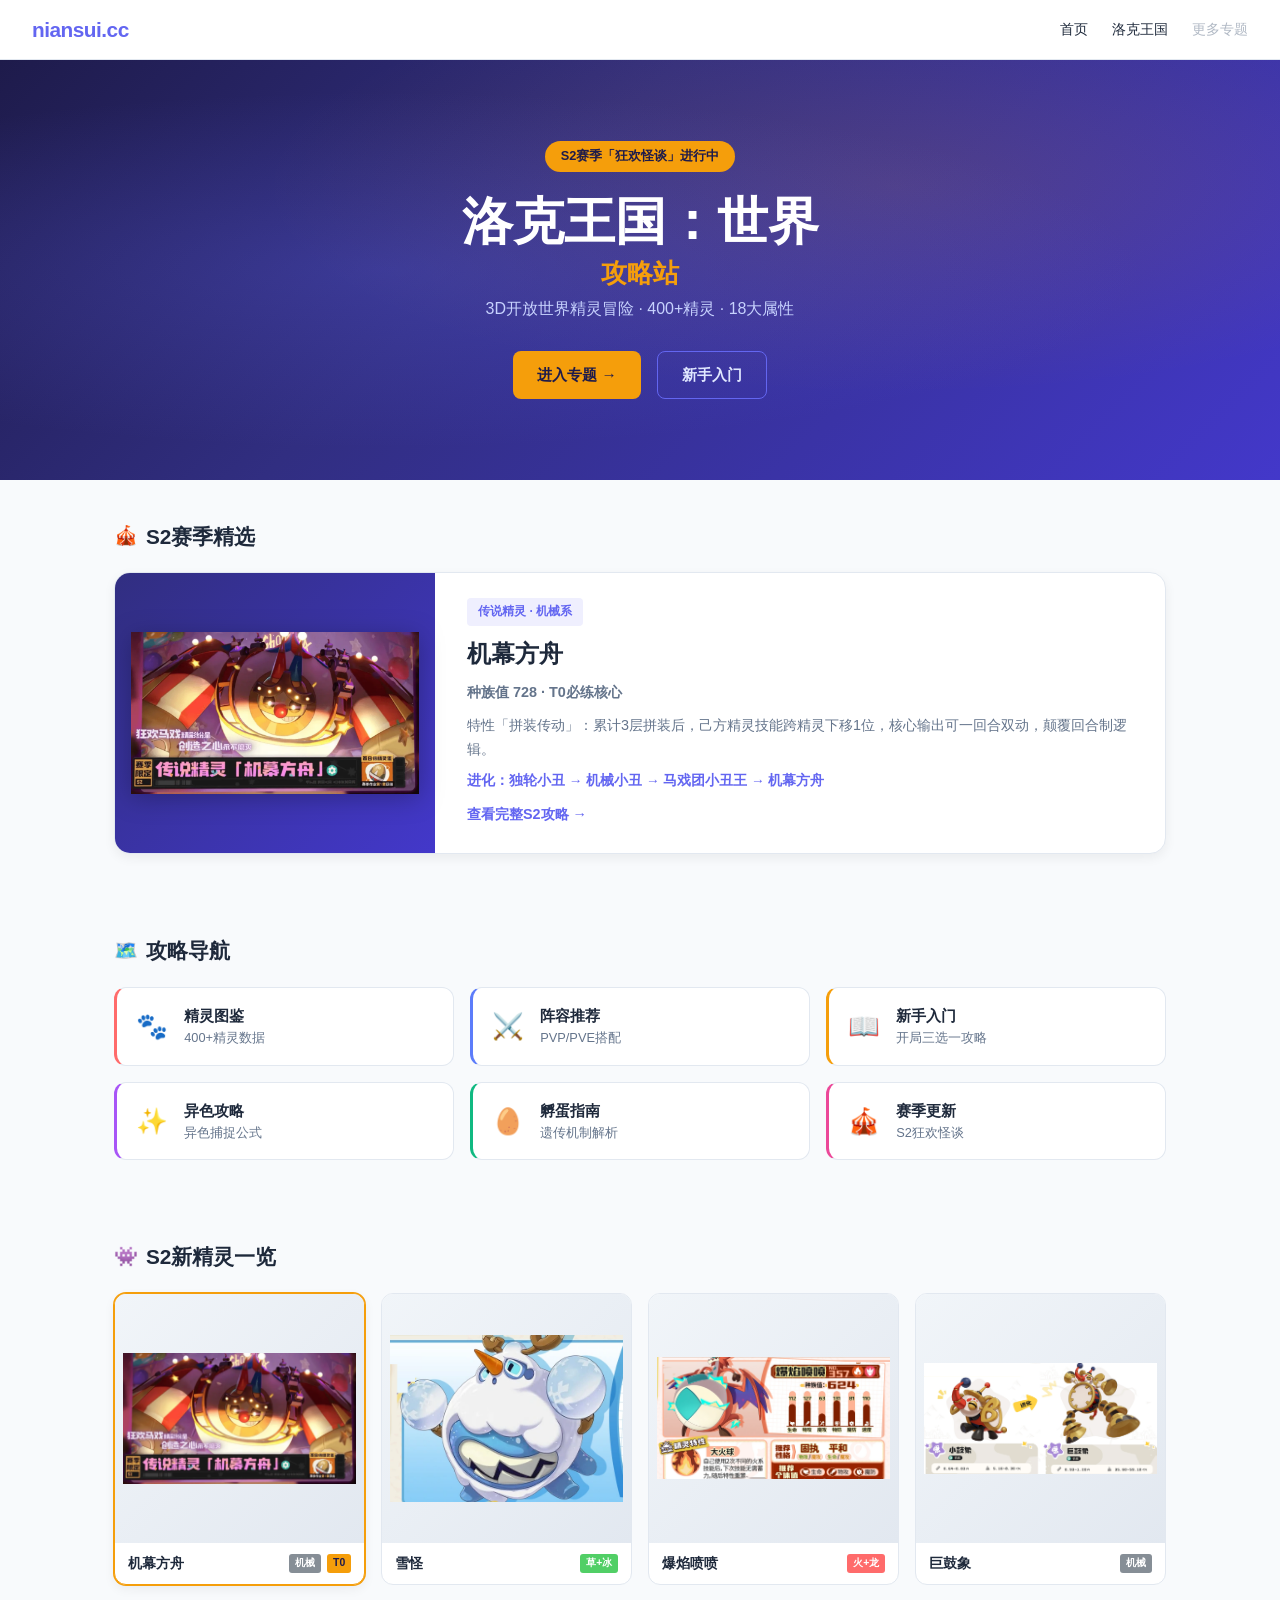
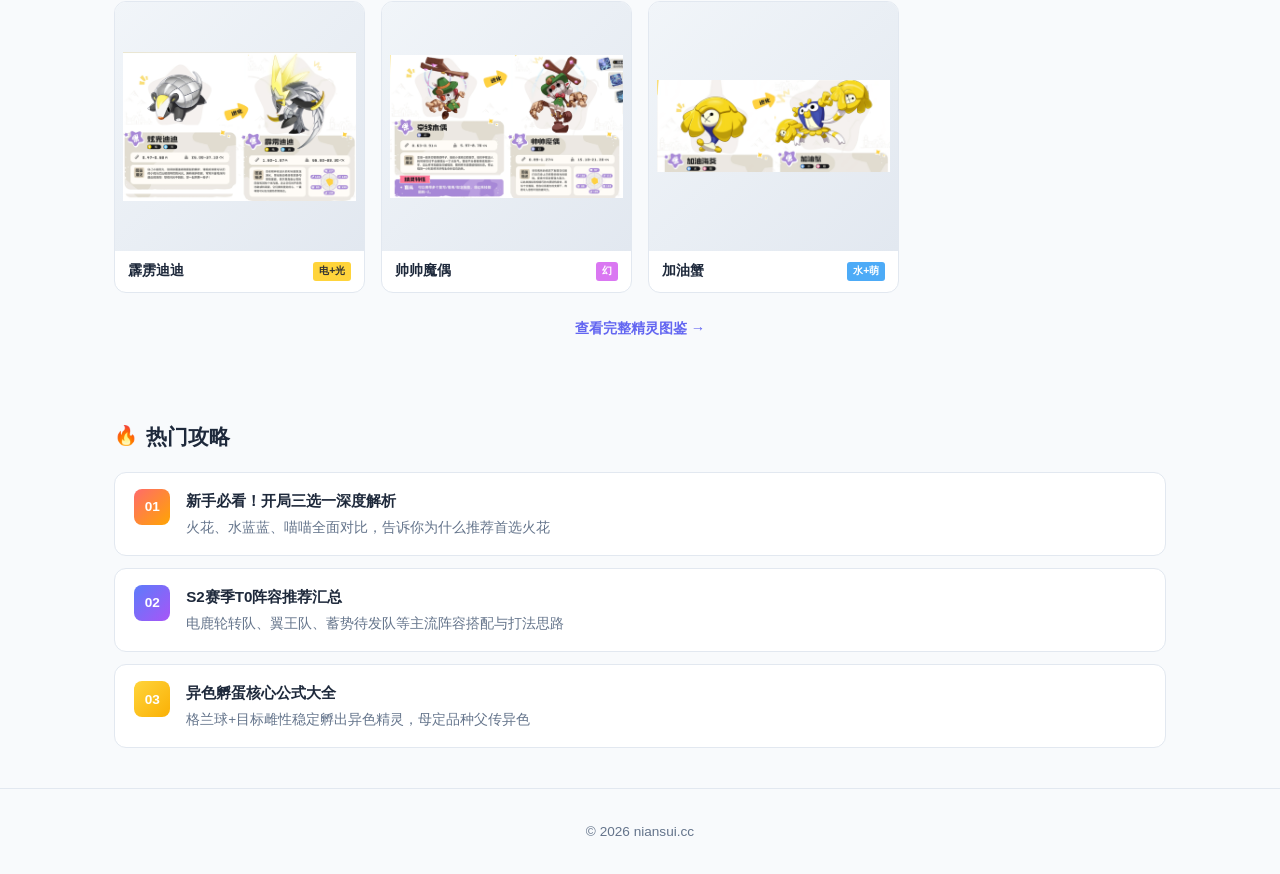
==== index.html @ 5bae393c "v3.1: 精灵图鉴图片网格+首页S2精灵展示" ====
<!DOCTYPE html><html lang="zh-CN"><head><meta charSet="utf-8"/><meta name="viewport" content="width=device-width, initial-scale=1.0"/><meta name="viewport" content="width=device-width, initial-scale=1"/><link rel="preload" as="image" href="/sprites/jimufangzhou.png"/><link rel="preload" as="image" href="/sprites/xueguai.png"/><link rel="preload" as="image" href="/sprites/baoyanpenpen.png"/><link rel="preload" as="image" href="/sprites/juguxiang.png"/><link rel="preload" as="image" href="/sprites/xuanguangdidi.png"/><link rel="preload" as="image" href="/sprites/qianxianmuou.png"/><link rel="preload" as="image" href="/sprites/jiayouhaikui.png"/><link rel="stylesheet" href="/_next/static/chunks/44s_sa0r8vdyf.css" data-precedence="next"/><link rel="preload" as="script" fetchPriority="low" href="/_next/static/chunks/1jq4o6yq14o4c.js"/><script src="/_next/static/chunks/2ckqm4grawju5.js" async=""></script><script src="/_next/static/chunks/2nykiepra7i1k.js" async=""></script><script src="/_next/static/chunks/turbopack-1l0ut4nocedlo.js" async=""></script><script src="/_next/static/chunks/158myu8e_yme3.js" async=""></script><script src="/_next/static/chunks/41zbgzjz1h7bh.js" async=""></script><meta name="theme-color" content="#6366f1"/><link rel="icon" href="data:image/svg+xml,&lt;svg xmlns=&#x27;http://www.w3.org/2000/svg&#x27; viewBox=&#x27;0 0 100 100&#x27;&gt;&lt;text y=&#x27;.9em&#x27; font-size=&#x27;90&#x27;&gt;🐾&lt;/text&gt;&lt;/svg&gt;"/><title>niansui.cc · 洛克王国世界攻略站</title><meta name="description" content="洛克王国：世界攻略站 - 精灵图鉴、阵容推荐、赛季更新"/><script src="/_next/static/chunks/0cz1d0mv5g_q7.js" noModule=""></script></head><body><div hidden=""><!--$--><!--/$--></div><nav class="navbar"><a href="/" class="nav-brand">niansui.cc</a><div class="nav-links"><a href="/">首页</a><a href="/roco">洛克王国</a><span class="nav-disabled">更多专题</span></div><button class="mobile-menu-btn" id="mobile-menu-btn">☰</button></nav><div class="mobile-nav" id="mobile-nav"><a href="/">首页</a><a href="/roco">洛克王国</a><span class="nav-disabled-mobile">更多专题（敬请期待）</span></div><main class="main-content"><div><div class="hero-dark"><div class="hero-dark-overlay"></div><div class="hero-dark-content"><div class="hero-dark-badge">S2赛季「狂欢怪谈」进行中</div><h1 class="hero-dark-title">洛克王国：世界<span class="hero-dark-sub">攻略站</span></h1><p class="hero-dark-desc">3D开放世界精灵冒险 · 400+精灵 · 18大属性</p><div class="hero-dark-actions"><a href="/roco" class="btn-game btn-game-primary">进入专题 →</a><a href="/roco/starter" class="btn-game btn-game-ghost">新手入门</a></div></div></div><div class="container"><h2 class="section-heading"><span class="section-heading-icon">🎪</span>S2赛季精选</h2><div class="s2-feature"><div class="s2-feature-img"><img src="/sprites/jimufangzhou.png" alt="机幕方舟"/></div><div class="s2-feature-info"><div class="s2-feature-tag">传说精灵 · 机械系</div><h3>机幕方舟</h3><p class="s2-feature-stat">种族值 728 · T0必练核心</p><p>特性「拼装传动」：累计3层拼装后，己方精灵技能跨精灵下移1位，核心输出可一回合双动，颠覆回合制逻辑。</p><p class="s2-feature-path">进化：独轮小丑 → 机械小丑 → 马戏团小丑王 → 机幕方舟</p><a href="/roco/season" class="link-accent">查看完整S2攻略 →</a></div></div></div><div class="container"><h2 class="section-heading"><span class="section-heading-icon">🗺️</span>攻略导航</h2><div class="nav-grid"><a href="/roco/pets" class="nav-grid-item nav-fire"><div class="nav-grid-icon">🐾</div><div class="nav-grid-text"><strong>精灵图鉴</strong><span>400+精灵数据</span></div></a><a href="/roco/teams" class="nav-grid-item nav-blue"><div class="nav-grid-icon">⚔️</div><div class="nav-grid-text"><strong>阵容推荐</strong><span>PVP/PVE搭配</span></div></a><a href="/roco/starter" class="nav-grid-item nav-amber"><div class="nav-grid-icon">📖</div><div class="nav-grid-text"><strong>新手入门</strong><span>开局三选一攻略</span></div></a><a href="/roco/shiny" class="nav-grid-item nav-purple"><div class="nav-grid-icon">✨</div><div class="nav-grid-text"><strong>异色攻略</strong><span>异色捕捉公式</span></div></a><a href="/roco/eggs" class="nav-grid-item nav-green"><div class="nav-grid-icon">🥚</div><div class="nav-grid-text"><strong>孵蛋指南</strong><span>遗传机制解析</span></div></a><a href="/roco/season" class="nav-grid-item nav-pink"><div class="nav-grid-icon">🎪</div><div class="nav-grid-text"><strong>赛季更新</strong><span>S2狂欢怪谈</span></div></a></div></div><div class="container"><h2 class="section-heading"><span class="section-heading-icon">👾</span>S2新精灵一览</h2><div class="sprite-grid"><div class="sprite-card featured"><img src="/sprites/jimufangzhou.png" alt="机幕方舟"/><div class="sprite-card-info"><strong>机幕方舟</strong><span class="attr-tag" style="background:#868e96">机械</span><span class="sprite-tier">T0</span></div></div><div class="sprite-card"><img src="/sprites/xueguai.png" alt="雪怪"/><div class="sprite-card-info"><strong>雪怪</strong><span class="attr-tag" style="background:#51cf66">草+冰</span></div></div><div class="sprite-card"><img src="/sprites/baoyanpenpen.png" alt="爆焰喷喷"/><div class="sprite-card-info"><strong>爆焰喷喷</strong><span class="attr-tag" style="background:#ff6b6b">火+龙</span></div></div><div class="sprite-card"><img src="/sprites/juguxiang.png" alt="巨鼓象"/><div class="sprite-card-info"><strong>巨鼓象</strong><span class="attr-tag" style="background:#868e96">机械</span></div></div><div class="sprite-card"><img src="/sprites/xuanguangdidi.png" alt="霹雳迪迪"/><div class="sprite-card-info"><strong>霹雳迪迪</strong><span class="attr-tag" style="background:#ffd43b;color:#333">电+光</span></div></div><div class="sprite-card"><img src="/sprites/qianxianmuou.png" alt="帅帅魔偶"/><div class="sprite-card-info"><strong>帅帅魔偶</strong><span class="attr-tag" style="background:#da77f2">幻</span></div></div><div class="sprite-card"><img src="/sprites/jiayouhaikui.png" alt="加油蟹"/><div class="sprite-card-info"><strong>加油蟹</strong><span class="attr-tag" style="background:#4dabf7">水+萌</span></div></div></div><a href="/roco/pets" class="link-accent center-link">查看完整精灵图鉴 →</a></div><div class="container"><h2 class="section-heading"><span class="section-heading-icon">🔥</span>热门攻略</h2><div class="guide-list"><a href="/roco/starter" class="guide-row"><div class="guide-row-num" style="background:linear-gradient(135deg,#ff6b6b,#ffa502)">01</div><div class="guide-row-body"><strong>新手必看！开局三选一深度解析</strong><p>火花、水蓝蓝、喵喵全面对比，告诉你为什么推荐首选火花</p></div></a><a href="/roco/teams" class="guide-row"><div class="guide-row-num" style="background:linear-gradient(135deg,#5c7cfa,#a855f7)">02</div><div class="guide-row-body"><strong>S2赛季T0阵容推荐汇总</strong><p>电鹿轮转队、翼王队、蓄势待发队等主流阵容搭配与打法思路</p></div></a><a href="/roco/shiny" class="guide-row"><div class="guide-row-num" style="background:linear-gradient(135deg,#ffd43b,#fab005)">03</div><div class="guide-row-body"><strong>异色孵蛋核心公式大全</strong><p>格兰球+目标雌性稳定孵出异色精灵，母定品种父传异色</p></div></a></div></div></div><!--$--><!--/$--></main><footer class="footer"><p>© 2026 niansui.cc</p></footer><div class="floating-back-btn" id="floating-back-btn"><button id="floating-back-btn-inner" aria-label="返回上一页"><svg width="20" height="20" viewBox="0 0 24 24" fill="none" stroke="currentColor" stroke-width="2" stroke-linecap="round" stroke-linejoin="round"><path d="M19 12H5M12 19l-7-7 7-7"></path></svg></button></div><button class="back-to-top" id="back-to-top" aria-label="返回顶部">↑</button><script>
          (function(){
            var mb=document.getElementById('mobile-menu-btn');
            var mn=document.getElementById('mobile-nav');
            if(mb&&mn){
              mb.addEventListener('click',function(){
                mn.classList.toggle('open');
                mb.textContent=mn.classList.contains('open')?'✕':'☰';
              });
            }
            var btn=document.getElementById('back-to-top');
            if(btn){
              window.addEventListener('scroll',function(){
                btn.classList.toggle('visible',window.scrollY>300);
              });
              btn.addEventListener('click',function(){
                window.scrollTo({top:0,behavior:'smooth'});
              });
            }
            var backBtn=document.getElementById('floating-back-btn');
            var backBtnInner=document.getElementById('floating-back-btn-inner');
            function checkBackButton(){
              var isSubPage=window.location.pathname!=='/' && !window.location.pathname.endsWith('/') && !window.location.pathname.endsWith('/index.html');
              if(backBtn){
                backBtn.style.display=isSubPage?'flex':'none';
              }
            }
            if(backBtnInner){
              backBtnInner.addEventListener('click',function(){
                window.history.back();
              });
            }
            checkBackButton();
            window.addEventListener('popstate',checkBackButton);
          })();
        </script><script src="/_next/static/chunks/1jq4o6yq14o4c.js" id="_R_" async=""></script><script>(self.__next_f=self.__next_f||[]).push([0])</script><script>self.__next_f.push([1,"1:\"$Sreact.fragment\"\n2:I[39756,[\"/_next/static/chunks/158myu8e_yme3.js\"],\"default\"]\n3:I[37457,[\"/_next/static/chunks/158myu8e_yme3.js\"],\"default\"]\n7:I[68027,[\"/_next/static/chunks/158myu8e_yme3.js\"],\"default\",1]\n:HL[\"/_next/static/chunks/44s_sa0r8vdyf.css\",\"style\"]\n4:T5db,"])</script><script>self.__next_f.push([1,"\n          (function(){\n            var mb=document.getElementById('mobile-menu-btn');\n            var mn=document.getElementById('mobile-nav');\n            if(mb\u0026\u0026mn){\n              mb.addEventListener('click',function(){\n                mn.classList.toggle('open');\n                mb.textContent=mn.classList.contains('open')?'✕':'☰';\n              });\n            }\n            var btn=document.getElementById('back-to-top');\n            if(btn){\n              window.addEventListener('scroll',function(){\n                btn.classList.toggle('visible',window.scrollY\u003e300);\n              });\n              btn.addEventListener('click',function(){\n                window.scrollTo({top:0,behavior:'smooth'});\n              });\n            }\n            var backBtn=document.getElementById('floating-back-btn');\n            var backBtnInner=document.getElementById('floating-back-btn-inner');\n            function checkBackButton(){\n              var isSubPage=window.location.pathname!=='/' \u0026\u0026 !window.location.pathname.endsWith('/') \u0026\u0026 !window.location.pathname.endsWith('/index.html');\n              if(backBtn){\n                backBtn.style.display=isSubPage?'flex':'none';\n              }\n            }\n            if(backBtnInner){\n              backBtnInner.addEventListener('click',function(){\n                window.history.back();\n              });\n            }\n            checkBackButton();\n            window.addEventListener('popstate',checkBackButton);\n          })();\n        "])</script><script>self.__next_f.push([1,"0:{\"P\":null,\"c\":[\"\",\"\"],\"q\":\"\",\"i\":false,\"f\":[[[\"\",{\"children\":[\"__PAGE__\",{}]},\"$undefined\",\"$undefined\",16],[[\"$\",\"$1\",\"c\",{\"children\":[[[\"$\",\"link\",\"0\",{\"rel\":\"stylesheet\",\"href\":\"/_next/static/chunks/44s_sa0r8vdyf.css\",\"precedence\":\"next\",\"crossOrigin\":\"$undefined\",\"nonce\":\"$undefined\"}],[\"$\",\"script\",\"script-0\",{\"src\":\"/_next/static/chunks/158myu8e_yme3.js\",\"async\":true,\"nonce\":\"$undefined\"}]],[\"$\",\"html\",null,{\"lang\":\"zh-CN\",\"children\":[[\"$\",\"head\",null,{\"children\":[[\"$\",\"meta\",null,{\"name\":\"viewport\",\"content\":\"width=device-width, initial-scale=1.0\"}],[\"$\",\"meta\",null,{\"name\":\"theme-color\",\"content\":\"#6366f1\"}],[\"$\",\"link\",null,{\"rel\":\"icon\",\"href\":\"data:image/svg+xml,\u003csvg xmlns='http://www.w3.org/2000/svg' viewBox='0 0 100 100'\u003e\u003ctext y='.9em' font-size='90'\u003e🐾\u003c/text\u003e\u003c/svg\u003e\"}]]}],[\"$\",\"body\",null,{\"children\":[[\"$\",\"nav\",null,{\"className\":\"navbar\",\"children\":[[\"$\",\"a\",null,{\"href\":\"/\",\"className\":\"nav-brand\",\"children\":\"niansui.cc\"}],[\"$\",\"div\",null,{\"className\":\"nav-links\",\"children\":[[\"$\",\"a\",null,{\"href\":\"/\",\"children\":\"首页\"}],[\"$\",\"a\",null,{\"href\":\"/roco\",\"children\":\"洛克王国\"}],[\"$\",\"span\",null,{\"className\":\"nav-disabled\",\"children\":\"更多专题\"}]]}],[\"$\",\"button\",null,{\"className\":\"mobile-menu-btn\",\"id\":\"mobile-menu-btn\",\"children\":\"☰\"}]]}],[\"$\",\"div\",null,{\"className\":\"mobile-nav\",\"id\":\"mobile-nav\",\"children\":[[\"$\",\"a\",null,{\"href\":\"/\",\"children\":\"首页\"}],[\"$\",\"a\",null,{\"href\":\"/roco\",\"children\":\"洛克王国\"}],[\"$\",\"span\",null,{\"className\":\"nav-disabled-mobile\",\"children\":\"更多专题（敬请期待）\"}]]}],[\"$\",\"main\",null,{\"className\":\"main-content\",\"children\":[\"$\",\"$L2\",null,{\"parallelRouterKey\":\"children\",\"error\":\"$undefined\",\"errorStyles\":\"$undefined\",\"errorScripts\":\"$undefined\",\"template\":[\"$\",\"$L3\",null,{}],\"templateStyles\":\"$undefined\",\"templateScripts\":\"$undefined\",\"notFound\":[[[\"$\",\"title\",null,{\"children\":\"404: This page could not be found.\"}],[\"$\",\"div\",null,{\"style\":{\"fontFamily\":\"system-ui,\\\"Segoe UI\\\",Roboto,Helvetica,Arial,sans-serif,\\\"Apple Color Emoji\\\",\\\"Segoe UI Emoji\\\"\",\"height\":\"100vh\",\"textAlign\":\"center\",\"display\":\"flex\",\"flexDirection\":\"column\",\"alignItems\":\"center\",\"justifyContent\":\"center\"},\"children\":[\"$\",\"div\",null,{\"children\":[[\"$\",\"style\",null,{\"dangerouslySetInnerHTML\":{\"__html\":\"body{color:#000;background:#fff;margin:0}.next-error-h1{border-right:1px solid rgba(0,0,0,.3)}@media (prefers-color-scheme:dark){body{color:#fff;background:#000}.next-error-h1{border-right:1px solid rgba(255,255,255,.3)}}\"}}],[\"$\",\"h1\",null,{\"className\":\"next-error-h1\",\"style\":{\"display\":\"inline-block\",\"margin\":\"0 20px 0 0\",\"padding\":\"0 23px 0 0\",\"fontSize\":24,\"fontWeight\":500,\"verticalAlign\":\"top\",\"lineHeight\":\"49px\"},\"children\":404}],[\"$\",\"div\",null,{\"style\":{\"display\":\"inline-block\"},\"children\":[\"$\",\"h2\",null,{\"style\":{\"fontSize\":14,\"fontWeight\":400,\"lineHeight\":\"49px\",\"margin\":0},\"children\":\"This page could not be found.\"}]}]]}]}]],[]],\"forbidden\":\"$undefined\",\"unauthorized\":\"$undefined\"}]}],[\"$\",\"footer\",null,{\"className\":\"footer\",\"children\":[\"$\",\"p\",null,{\"children\":\"© 2026 niansui.cc\"}]}],[\"$\",\"div\",null,{\"className\":\"floating-back-btn\",\"id\":\"floating-back-btn\",\"children\":[\"$\",\"button\",null,{\"id\":\"floating-back-btn-inner\",\"aria-label\":\"返回上一页\",\"children\":[\"$\",\"svg\",null,{\"width\":\"20\",\"height\":\"20\",\"viewBox\":\"0 0 24 24\",\"fill\":\"none\",\"stroke\":\"currentColor\",\"strokeWidth\":\"2\",\"strokeLinecap\":\"round\",\"strokeLinejoin\":\"round\",\"children\":[\"$\",\"path\",null,{\"d\":\"M19 12H5M12 19l-7-7 7-7\"}]}]}]}],[\"$\",\"button\",null,{\"className\":\"back-to-top\",\"id\":\"back-to-top\",\"aria-label\":\"返回顶部\",\"children\":\"↑\"}],[\"$\",\"script\",null,{\"dangerouslySetInnerHTML\":{\"__html\":\"$4\"}}]]}]]}]]}],{\"children\":[\"$L5\",{},null,false,null]},null,false,null],\"$L6\",false]],\"m\":\"$undefined\",\"G\":[\"$7\",[\"$L8\"]],\"S\":true,\"h\":null,\"s\":\"$undefined\",\"l\":\"$undefined\",\"p\":\"$undefined\",\"d\":\"$undefined\",\"b\":\"J3s9py5JvZojjhT8x7fWj\"}\n"])</script><script>self.__next_f.push([1,"9:I[47257,[\"/_next/static/chunks/158myu8e_yme3.js\"],\"ClientPageRoot\"]\na:I[52683,[\"/_next/static/chunks/158myu8e_yme3.js\",\"/_next/static/chunks/41zbgzjz1h7bh.js\"],\"default\"]\nd:I[97367,[\"/_next/static/chunks/158myu8e_yme3.js\"],\"OutletBoundary\"]\ne:\"$Sreact.suspense\"\n10:I[97367,[\"/_next/static/chunks/158myu8e_yme3.js\"],\"ViewportBoundary\"]\n12:I[97367,[\"/_next/static/chunks/158myu8e_yme3.js\"],\"MetadataBoundary\"]\n5:[\"$\",\"$1\",\"c\",{\"children\":[[\"$\",\"$L9\",null,{\"Component\":\"$a\",\"serverProvidedParams\":{\"searchParams\":{},\"params\":{},\"promises\":[\"$@b\",\"$@c\"]}}],[[\"$\",\"script\",\"script-0\",{\"src\":\"/_next/static/chunks/41zbgzjz1h7bh.js\",\"async\":true,\"nonce\":\"$undefined\"}]],[\"$\",\"$Ld\",null,{\"children\":[\"$\",\"$e\",null,{\"name\":\"Next.MetadataOutlet\",\"children\":\"$@f\"}]}]]}]\n6:[\"$\",\"$1\",\"h\",{\"children\":[null,[\"$\",\"$L10\",null,{\"children\":\"$L11\"}],[\"$\",\"div\",null,{\"hidden\":true,\"children\":[\"$\",\"$L12\",null,{\"children\":[\"$\",\"$e\",null,{\"name\":\"Next.Metadata\",\"children\":\"$L13\"}]}]}],null]}]\n8:[\"$\",\"link\",\"0\",{\"rel\":\"stylesheet\",\"href\":\"/_next/static/chunks/44s_sa0r8vdyf.css\",\"precedence\":\"next\",\"crossOrigin\":\"$undefined\",\"nonce\":\"$undefined\"}]\n"])</script><script>self.__next_f.push([1,"b:{}\nc:\"$5:props:children:0:props:serverProvidedParams:params\"\n"])</script><script>self.__next_f.push([1,"11:[[\"$\",\"meta\",\"0\",{\"charSet\":\"utf-8\"}],[\"$\",\"meta\",\"1\",{\"name\":\"viewport\",\"content\":\"width=device-width, initial-scale=1\"}]]\n"])</script><script>self.__next_f.push([1,"f:null\n13:[[\"$\",\"title\",\"0\",{\"children\":\"niansui.cc · 洛克王国世界攻略站\"}],[\"$\",\"meta\",\"1\",{\"name\":\"description\",\"content\":\"洛克王国：世界攻略站 - 精灵图鉴、阵容推荐、赛季更新\"}]]\n"])</script></body></html>
---- _next/static/chunks/44s_sa0r8vdyf.css ----
:root{--bg-primary:#f8fafc;--bg-card:#fff;--bg-glass:#ffffffe6;--color-primary:#6366f1;--color-primary-light:#6366f11a;--color-primary-dark:#4f46e5;--color-accent:#f59e0b;--color-accent-light:#f59e0b1a;--text-primary:#1e293b;--text-secondary:#64748b;--border-color:#e2e8f0;--shadow-sm:0 1px 3px #0000000a;--shadow-md:0 4px 12px #0000000f;--shadow-lg:0 8px 24px #00000014;--radius-sm:8px;--radius-md:12px;--radius-lg:16px}*{box-sizing:border-box;margin:0;padding:0}html{scroll-behavior:smooth}body{background:var(--bg-primary);color:var(--text-primary);min-height:100vh;font-family:-apple-system,BlinkMacSystemFont,Segoe UI,Noto Sans SC,PingFang SC,sans-serif;line-height:1.6}a{color:var(--color-primary);text-decoration:none;transition:color .2s}a:hover{color:var(--color-primary-dark)}.navbar{z-index:1000;background:var(--bg-glass);-webkit-backdrop-filter:blur(16px);border-bottom:1px solid var(--border-color);justify-content:space-between;align-items:center;height:60px;padding:0 2rem;display:flex;position:fixed;top:0;left:0;right:0}.nav-brand{color:var(--color-primary);letter-spacing:-.5px;font-size:1.3rem;font-weight:800}.nav-links{align-items:center;gap:1.5rem;display:flex}.nav-links a{color:var(--text-primary);padding:.3rem 0;font-size:.9rem;font-weight:500;position:relative}.nav-links a:after{content:"";background:var(--color-primary);width:0;height:2px;transition:width .3s;position:absolute;bottom:0;left:0}.nav-links a:hover:after{width:100%}.nav-links a:hover{color:var(--color-primary)}.nav-disabled{color:var(--text-secondary);cursor:not-allowed;opacity:.5;font-size:.85rem}.mobile-menu-btn{cursor:pointer;color:var(--text-primary);background:0 0;border:none;padding:.3rem;font-size:1.5rem;display:none}.mobile-nav{background:var(--bg-card);z-index:999;flex-direction:column;gap:0;padding:1rem 0;display:none;position:fixed;inset:60px 0 0}.mobile-nav.open{display:flex}.mobile-nav a{color:var(--text-primary);border-bottom:1px solid var(--border-color);padding:1rem 2rem;font-size:1rem}.mobile-nav .nav-disabled-mobile{color:var(--text-secondary);opacity:.5;padding:1rem 2rem;font-size:.9rem}.main-content{padding-top:60px}.container{max-width:1100px;margin:0 auto;padding:2.5rem 1.5rem}.hero-dark{text-align:center;background:linear-gradient(135deg,#1e1b4b 0%,#312e81 40%,#4338ca 100%);justify-content:center;align-items:center;min-height:420px;display:flex;position:relative;overflow:hidden}.hero-dark-overlay{background:radial-gradient(at 30%,#6366f140 0%,#0000 60%),radial-gradient(at 70% 30%,#f59e0b20 0%,#0000 50%);position:absolute;inset:0}.hero-dark-content{z-index:1;padding:3rem 1.5rem;position:relative}.hero-dark-badge{color:#1e1b4b;background:#f59e0b;border-radius:20px;margin-bottom:1.2rem;padding:.35rem 1rem;font-size:.8rem;font-weight:700;display:inline-block}.hero-dark-title{color:#fff;margin-bottom:.5rem;font-size:3.2rem;font-weight:900;line-height:1.2}.hero-dark-sub{color:#f59e0b;margin-top:.3rem;font-size:1.6rem;font-weight:700;display:block}.hero-dark-desc{color:#c7d2fe;margin-bottom:1.8rem;font-size:1rem}.hero-dark-actions{flex-wrap:wrap;justify-content:center;gap:1rem;display:flex}.btn-game{cursor:pointer;border:none;border-radius:8px;align-items:center;gap:.4rem;padding:.7rem 1.5rem;font-size:.95rem;font-weight:600;transition:all .2s;display:inline-flex}.btn-game-primary{background:var(--color-accent);color:#1e1b4b}.btn-game-primary:hover{color:#1e1b4b;background:#d97706;transform:translateY(-1px)}.btn-game-ghost{color:#e0e7ff;background:0 0;border:1.5px solid #6366f1}.btn-game-ghost:hover{color:#fff;background:#6366f1}.btn{cursor:pointer;border:none;border-radius:8px;align-items:center;gap:.4rem;padding:.6rem 1.2rem;font-size:.9rem;font-weight:600;transition:all .2s;display:inline-flex}.btn-primary{background:var(--color-primary);color:#fff}.btn-primary:hover{background:var(--color-primary-dark)}.btn-secondary{background:var(--bg-card);color:var(--text-primary);border:1.5px solid var(--border-color)}.btn-secondary:hover{border-color:var(--color-primary);color:var(--color-primary)}.section-heading{color:var(--text-primary);align-items:center;gap:.5rem;margin-bottom:1.2rem;font-size:1.3rem;font-weight:800;display:flex}.section-heading-icon{font-size:1.2rem}.s2-feature{background:var(--bg-card);border-radius:var(--radius-lg);border:1px solid var(--border-color);box-shadow:var(--shadow-md);gap:2rem;display:flex;overflow:hidden}.s2-feature-img{background:linear-gradient(135deg,#312e81,#4338ca);flex-shrink:0;justify-content:center;align-items:center;width:320px;min-height:280px;display:flex}.s2-feature-img img{object-fit:contain;filter:drop-shadow(0 4px 12px #00000040);max-width:90%;max-height:260px}.s2-feature-info{flex:1;padding:1.5rem 1.5rem 1.5rem 0}.s2-feature-tag{background:var(--color-primary-light);color:var(--color-primary);border-radius:4px;margin-bottom:.6rem;padding:.25rem .7rem;font-size:.75rem;font-weight:700;display:inline-block}.s2-feature-info h3{margin-bottom:.4rem;font-size:1.5rem;font-weight:800}.s2-feature-stat{color:var(--color-accent);margin-bottom:.6rem;font-size:.95rem;font-weight:700}.s2-feature-info p{color:var(--text-secondary);margin-bottom:.5rem;font-size:.9rem;line-height:1.7}.s2-feature-path{font-weight:600;color:var(--color-primary)!important;font-size:.85rem!important}.link-accent{color:var(--color-primary);font-size:.9rem;font-weight:600}.link-accent:hover{color:var(--color-primary-dark)}.center-link{text-align:center;margin-top:1.5rem;display:block}.nav-grid{grid-template-columns:repeat(3,1fr);gap:1rem;display:grid}.nav-grid-item{background:var(--bg-card);border:1px solid var(--border-color);border-radius:var(--radius-md);color:var(--text-primary);border-left:3px solid #0000;align-items:center;gap:1rem;padding:1rem 1.2rem;transition:all .25s;display:flex}.nav-grid-item:hover{box-shadow:var(--shadow-md);transform:translateY(-2px)}.nav-fire:hover,.nav-fire{border-left-color:#ff6b6b}.nav-blue:hover,.nav-blue{border-left-color:#5c7cfa}.nav-amber:hover,.nav-amber{border-left-color:#f59e0b}.nav-purple:hover,.nav-purple{border-left-color:#a855f7}.nav-green:hover,.nav-green{border-left-color:#10b981}.nav-pink:hover,.nav-pink{border-left-color:#ec4899}.nav-grid-icon{flex-shrink:0;font-size:1.6rem}.nav-grid-text strong{font-size:.95rem;font-weight:700;display:block}.nav-grid-text span{color:var(--text-secondary);font-size:.8rem;display:block}.sprite-grid{grid-template-columns:repeat(4,1fr);gap:1rem;display:grid}.sprite-card{background:var(--bg-card);border:1px solid var(--border-color);border-radius:var(--radius-md);transition:all .25s;overflow:hidden}.sprite-card:hover{box-shadow:var(--shadow-md);border-color:var(--color-primary-light);transform:translateY(-3px)}.sprite-card.featured{border-color:var(--color-accent);box-shadow:0 0 0 1px var(--color-accent), var(--shadow-md)}.sprite-card img{aspect-ratio:1;object-fit:contain;background:linear-gradient(135deg,#f1f5f9,#e2e8f0);width:100%;padding:.5rem;display:block}.sprite-card-info{flex-wrap:wrap;align-items:center;gap:.4rem;padding:.6rem .8rem;display:flex}.sprite-card-info strong{margin-right:auto;font-size:.85rem;font-weight:700}.attr-tag{color:#fff;border-radius:3px;padding:1px 6px;font-size:.65rem;font-weight:600;display:inline-block}.sprite-tier{background:var(--color-accent);color:#1e1b4b;border-radius:3px;padding:1px 6px;font-size:.65rem;font-weight:800}.guide-list{flex-direction:column;gap:.8rem;display:flex}.guide-row{background:var(--bg-card);border:1px solid var(--border-color);border-radius:var(--radius-md);color:var(--text-primary);align-items:flex-start;gap:1rem;padding:1rem 1.2rem;transition:all .25s;display:flex}.guide-row:hover{border-color:var(--color-primary-light);box-shadow:var(--shadow-sm)}.guide-row-num{color:#fff;border-radius:8px;flex-shrink:0;justify-content:center;align-items:center;width:36px;height:36px;font-size:.85rem;font-weight:800;display:flex}.guide-row-body strong{margin-bottom:.2rem;font-size:.95rem;display:block}.guide-row-body p{color:var(--text-secondary);font-size:.85rem}.floating-back-btn{z-index:998;animation:.3s fadeInUp;display:none;position:fixed;bottom:90px;left:20px}.floating-back-btn button{background:var(--bg-glass);-webkit-backdrop-filter:blur(10px);border:1px solid var(--border-color);width:44px;height:44px;color:var(--text-primary);cursor:pointer;box-shadow:var(--shadow-md);border-radius:50%;justify-content:center;align-items:center;transition:all .2s;display:flex}.floating-back-btn button:hover{background:var(--color-primary);color:#fff}.back-to-top{z-index:997;background:var(--bg-card);border:1px solid var(--border-color);width:44px;height:44px;color:var(--text-primary);cursor:pointer;box-shadow:var(--shadow-md);opacity:0;visibility:hidden;border-radius:50%;justify-content:center;align-items:center;font-size:1.1rem;transition:all .3s;display:flex;position:fixed;bottom:20px;right:20px}.back-to-top.visible{opacity:1;visibility:visible}.back-to-top:hover{background:var(--color-primary);color:#fff}.footer{text-align:center;color:var(--text-secondary);border-top:1px solid var(--border-color);padding:2rem;font-size:.85rem}.topic-header{text-align:center;border-radius:0 0 var(--radius-lg) var(--radius-lg);background:linear-gradient(135deg,#1e1b4b 0%,#312e81 100%);margin:0 -1.5rem 2rem;padding:3rem 1.5rem 2rem}.topic-header h1{color:#fff;margin:.5rem 0 .3rem;font-size:2rem;font-weight:900}.topic-header p{color:#c7d2fe;font-size:.9rem}.topic-tags{flex-wrap:wrap;justify-content:center;gap:.5rem;margin-top:.8rem;display:flex}.topic-tag{color:#e0e7ff;background:#ffffff20;border-radius:4px;padding:.25rem .7rem;font-size:.75rem;font-weight:600}.quick-nav{grid-template-columns:repeat(auto-fill,minmax(200px,1fr));gap:1rem;margin-bottom:2rem;display:grid}.quick-nav-card{background:var(--bg-card);border:1px solid var(--border-color);border-radius:var(--radius-md);color:var(--text-primary);align-items:center;gap:.8rem;padding:1rem;transition:all .2s;display:flex}.quick-nav-card:hover{border-color:var(--color-primary);box-shadow:var(--shadow-sm);transform:translateY(-2px)}.quick-nav-card .icon{font-size:1.5rem}.quick-nav-card .title{font-size:.9rem;font-weight:700;display:block}.quick-nav-card .desc{color:var(--text-secondary);font-size:.8rem;display:block}.game-info{grid-template-columns:repeat(auto-fill,minmax(160px,1fr));gap:.8rem;margin-bottom:2rem;display:grid}.game-info-item{background:var(--bg-card);border:1px solid var(--border-color);border-radius:var(--radius-sm);text-align:center;padding:.8rem}.game-info-item .label{color:var(--text-secondary);margin-bottom:.2rem;font-size:.75rem}.game-info-item .value{color:var(--text-primary);font-size:.9rem;font-weight:700}.featured-list{flex-direction:column;gap:.8rem;margin-bottom:2rem;display:flex}.featured-item{background:var(--bg-card);border:1px solid var(--border-color);border-radius:var(--radius-md);color:var(--text-primary);align-items:flex-start;gap:1rem;padding:1rem 1.2rem;transition:all .2s;display:flex}.featured-item:hover{border-color:var(--color-primary-light);box-shadow:var(--shadow-sm)}.featured-num{background:var(--color-primary);color:#fff;border-radius:6px;flex-shrink:0;justify-content:center;align-items:center;width:32px;height:32px;font-size:.85rem;font-weight:800;display:flex}.featured-content h4{margin-bottom:.2rem;font-size:.95rem;font-weight:700}.featured-content p{color:var(--text-secondary);font-size:.85rem}.section-title{align-items:center;gap:.4rem;margin-top:2rem;margin-bottom:1rem;font-size:1.2rem;font-weight:800;display:flex}.breadcrumb{color:var(--text-secondary);margin-bottom:1rem;font-size:.85rem}.breadcrumb a{color:var(--color-primary)}.info-card{background:var(--bg-card);border:1px solid var(--border-color);border-radius:var(--radius-md);margin-bottom:1.5rem;padding:1.2rem}.info-card h4{margin-bottom:.5rem;font-weight:700}.info-card p{color:var(--text-secondary);font-size:.9rem;line-height:1.7}.accordion{background:var(--bg-card);border:1px solid var(--border-color);border-radius:var(--radius-md);margin-bottom:.6rem;overflow:hidden}.accordion-header{cursor:pointer;justify-content:space-between;align-items:center;padding:1rem 1.2rem;font-size:.95rem;font-weight:600;display:flex}.accordion-header:hover{background:var(--bg-primary)}.accordion-icon{font-size:.8rem;transition:transform .3s}.accordion-icon.open{transform:rotate(180deg)}.accordion-content{max-height:0;padding:0 1.2rem;transition:all .3s;overflow:hidden}.accordion-content.open{max-height:800px;padding:0 1.2rem 1.2rem}.accordion-content p,.accordion-content ul{color:var(--text-secondary);font-size:.9rem;line-height:1.7}.accordion-content ul{margin-top:.5rem;padding-left:1.5rem}.accordion-content li{margin-bottom:.3rem}.tab-group{margin-bottom:1.5rem}.tab-buttons{border-bottom:2px solid var(--border-color);flex-wrap:wrap;gap:.5rem;margin-bottom:1rem;padding-bottom:0;display:flex}.tab-btn{color:var(--text-secondary);cursor:pointer;background:0 0;border:none;padding:.6rem 1rem;font-size:.9rem;font-weight:500;transition:color .2s;position:relative}.tab-btn:after{content:"";background:var(--color-primary);width:100%;height:2px;transition:transform .3s;position:absolute;bottom:-2px;left:0;transform:scaleX(0)}.tab-btn:hover,.tab-btn.active{color:var(--color-primary)}.tab-btn.active:after{transform:scaleX(1)}.tab-content{animation:.3s fadeInUp;display:none}.tab-content.active{display:block}.filter-buttons{flex-wrap:wrap;gap:.4rem;margin-bottom:1.5rem;display:flex}.filter-btn{background:var(--bg-card);border:1px solid var(--border-color);color:var(--text-secondary);cursor:pointer;border-radius:20px;padding:.4rem .8rem;font-size:.8rem;font-weight:500;transition:all .2s}.filter-btn:hover{border-color:var(--color-primary);color:var(--color-primary)}.filter-btn.active{background:var(--color-primary);color:#fff;border-color:var(--color-primary)}.pet-card{background:var(--bg-card);border:1px solid var(--border-color);border-radius:var(--radius-md);margin-bottom:.8rem;padding:1rem;transition:all .25s}.pet-card:hover{box-shadow:var(--shadow-sm);border-color:var(--color-primary-light)}.pet-card-header{align-items:center;gap:.6rem;margin-bottom:.6rem;display:flex}.pet-name{font-size:1rem;font-weight:700}.pet-tags{flex-wrap:wrap;gap:.3rem;margin-top:.3rem;display:flex}.pet-evolution{color:var(--text-secondary);margin-top:.4rem;font-size:.8rem}.pet-evolution span{color:var(--color-primary);font-weight:600}.pet-card-new{background:var(--bg-card);border:1px solid var(--border-color);border-radius:var(--radius-md);gap:1rem;margin-bottom:.8rem;padding:.8rem;transition:all .25s;display:flex}.pet-card-new:hover{box-shadow:var(--shadow-sm);border-color:var(--color-primary-light);transform:translateY(-2px)}.pet-card-new .pet-image{border-radius:var(--radius-sm);background:#f1f5f9;flex-shrink:0;justify-content:center;align-items:center;width:72px;height:72px;display:flex;overflow:hidden}.pet-card-new .pet-image img{object-fit:contain;width:100%;height:100%}.pet-card-new .pet-info{flex:1;min-width:0}.pet-card-new .pet-name{margin-bottom:.2rem;font-size:1rem;font-weight:700}.pet-card-new .pet-attr-tags{gap:.3rem;margin-bottom:.3rem;display:flex}.pet-card-new .pet-meta{color:var(--text-secondary);margin-bottom:.2rem;font-size:.75rem}.pet-card-new .pet-ability{color:var(--color-primary);font-size:.8rem}.compare-cards{grid-template-columns:repeat(auto-fit,minmax(240px,1fr));gap:1rem;margin:1rem 0;display:grid}.compare-card{background:var(--bg-card);border:1px solid var(--border-color);border-radius:var(--radius-md);text-align:center;padding:1.2rem;transition:all .25s}.compare-card:hover{box-shadow:var(--shadow-sm);transform:translateY(-2px)}.compare-card.recommended{border-color:var(--color-primary);background:linear-gradient(135deg, var(--bg-card), var(--color-primary-light))}.compare-card .icon{margin-bottom:.6rem;font-size:2rem}.compare-card h4{margin-bottom:.3rem;font-size:1rem;font-weight:700}.compare-card .stars{color:var(--color-accent);margin:.3rem 0;font-size:1rem}.compare-card ul{text-align:left;color:var(--text-secondary);padding-left:1.2rem;font-size:.85rem}.compare-card li{margin-bottom:.2rem}.steps{flex-direction:column;gap:0;display:flex;position:relative}.step{gap:1rem;padding-bottom:1.2rem;display:flex;position:relative}.step:last-child{padding-bottom:0}.step:before{content:"";background:var(--border-color);width:2px;height:calc(100% - 36px);position:absolute;top:36px;left:17px}.step:last-child:before{display:none}.step-num{background:var(--color-primary);color:#fff;width:36px;height:36px;box-shadow:0 0 0 3px var(--color-primary-light);border-radius:50%;flex-shrink:0;justify-content:center;align-items:center;font-size:.9rem;font-weight:700;display:flex}.step-content h4{margin-bottom:.2rem;font-size:.95rem;font-weight:700}.step-content p{color:var(--text-secondary);font-size:.85rem}.team-card{background:var(--bg-card);border:1px solid var(--border-color);border-radius:var(--radius-md);margin-bottom:.8rem;padding:1.2rem;transition:all .25s}.team-card:hover{border-color:var(--color-primary-light);box-shadow:var(--shadow-sm)}.team-card h4{align-items:center;gap:.4rem;margin-bottom:.5rem;font-size:1rem;font-weight:700;display:flex}.team-card .core-pets{flex-wrap:wrap;gap:.4rem;margin-bottom:.5rem;display:flex}.team-card .strategy{color:var(--text-secondary);font-size:.85rem}.team-card .strategy li{margin-bottom:.2rem}.season-banner{color:#fff;border-radius:var(--radius-lg);text-align:center;background:linear-gradient(135deg,#1e1b4b 0%,#4338ca 100%);margin-bottom:1.5rem;padding:1.5rem;position:relative;overflow:hidden}.season-banner:before{content:"";background:radial-gradient(circle,#ffffff15,#0000 60%);width:100%;height:200%;position:absolute;top:-50%;right:-50%}.season-banner h2{margin-bottom:.3rem;font-size:1.5rem;position:relative}.season-banner p{opacity:.9;font-size:.9rem;position:relative}.priority-bar{margin:.6rem 0}.priority-item{align-items:center;gap:.8rem;margin-bottom:.6rem;display:flex}.priority-label{min-width:50px;font-size:.85rem;font-weight:600}.priority-label.high{color:#ef4444}.priority-label.medium{color:var(--color-accent)}.priority-label.low{color:#10b981}.priority-track{background:var(--border-color);border-radius:3px;flex:1;height:6px;overflow:hidden}.priority-fill{border-radius:3px;height:100%;transition:width .5s}.priority-fill.high{background:linear-gradient(90deg,#ef4444,#dc2626)}.priority-fill.medium{background:linear-gradient(90deg, var(--color-accent), #d97706)}.priority-fill.low{background:linear-gradient(90deg,#10b981,#059669)}.probability-bar{background:var(--bg-card);border:1px solid var(--border-color);border-radius:var(--radius-sm);margin:.6rem 0;padding:.8rem}.probability-item{align-items:center;gap:.8rem;margin-bottom:.6rem;display:flex}.probability-item:last-child{margin-bottom:0}.probability-label{min-width:80px;color:var(--text-secondary);font-size:.85rem}.probability-track{background:var(--border-color);border-radius:8px;flex:1;height:16px;position:relative;overflow:hidden}.probability-fill{background:linear-gradient(90deg, var(--color-primary), #818cf8);color:#fff;border-radius:8px;justify-content:flex-end;align-items:center;min-width:36px;height:100%;padding-right:6px;font-size:.7rem;font-weight:600;display:flex}.tier-list{flex-direction:column;gap:.8rem;margin-bottom:1.5rem;display:flex}.tier-item{background:var(--bg-card);border:1px solid var(--border-color);border-radius:var(--radius-md);align-items:flex-start;gap:1.2rem;padding:1.2rem;transition:all .2s;display:flex}.tier-item:hover{box-shadow:var(--shadow-sm)}.tier-rank{background:linear-gradient(135deg, var(--color-primary), var(--color-accent));-webkit-text-fill-color:transparent;-webkit-background-clip:text;background-clip:text;min-width:50px;font-size:1.8rem;font-weight:900}.tier-info h4{margin-bottom:.3rem;font-size:1rem;font-weight:700}.tier-info p{color:var(--text-secondary);font-size:.85rem;line-height:1.6}.tool-pet{background:var(--bg-card);border:1px solid var(--border-color);border-radius:var(--radius-md);margin-bottom:.6rem;padding:1rem}.tool-pet h4{align-items:center;gap:.4rem;margin-bottom:.3rem;font-size:.95rem;font-weight:700;display:flex}.tool-pet ul{color:var(--text-secondary);padding-left:1.2rem;font-size:.85rem}.tool-pet li{margin-bottom:.2rem}.egg-group{background:var(--color-primary-light);color:var(--color-primary);border-radius:3px;align-items:center;gap:.2rem;padding:1px 6px;font-size:.7rem;font-weight:600;display:inline-flex}.update-timeline{margin:1rem 0;padding-left:1.8rem;position:relative}.update-timeline:before{content:"";background:var(--border-color);width:2px;position:absolute;top:0;bottom:0;left:5px}.timeline-item{padding-bottom:1.2rem;position:relative}.timeline-item:last-child{padding-bottom:0}.timeline-dot{background:var(--color-primary);border:2px solid var(--bg-primary);width:12px;height:12px;box-shadow:0 0 0 2px var(--color-primary-light);border-radius:50%;position:absolute;top:3px;left:-1.6rem}.timeline-date{color:var(--color-primary);margin-bottom:.2rem;font-size:.8rem;font-weight:600}.timeline-content h4{margin-bottom:.2rem;font-size:.95rem;font-weight:700}.timeline-content p{color:var(--text-secondary);font-size:.8rem}.card-grid{grid-template-columns:repeat(auto-fill,minmax(180px,1fr));gap:.8rem;margin:1rem 0;display:grid}.card-grid .card{background:var(--bg-card);border:1px solid var(--border-color);border-radius:var(--radius-md);text-align:center;padding:1rem;transition:all .2s}.card-grid .card:hover{box-shadow:var(--shadow-sm);transform:translateY(-2px)}.card-grid .card h3{margin-bottom:.3rem;font-size:.95rem;font-weight:700}.card-grid .card p{color:var(--text-secondary);font-size:.8rem}.refresh-tip{background:linear-gradient(135deg, var(--color-primary-light), var(--bg-card));border-radius:var(--radius-md);border:1px solid #6366f130;margin:.8rem 0;padding:.8rem}.refresh-tip h4{color:var(--color-primary);align-items:center;gap:.4rem;margin-bottom:.3rem;font-size:.9rem;display:flex}.refresh-tip p{color:var(--text-secondary);font-size:.85rem}.coming-soon{text-align:center;color:var(--text-secondary);margin-top:2rem;font-size:.85rem}@keyframes fadeInUp{0%{opacity:0;transform:translateY(12px)}to{opacity:1;transform:translateY(0)}}@keyframes slideIn{0%{opacity:0;transform:translateY(-8px)}to{opacity:1;transform:translateY(0)}}@media (max-width:768px){.nav-links{display:none}.mobile-menu-btn{display:block}.main-content .container{padding:1.5rem 1rem}.hero-dark{min-height:320px}.hero-dark-title{font-size:2.2rem}.hero-dark-sub{font-size:1.2rem}.s2-feature{flex-direction:column}.s2-feature-img{width:100%;min-height:200px}.s2-feature-info{padding:1.2rem}.nav-grid{grid-template-columns:1fr 1fr}.sprite-grid{grid-template-columns:repeat(2,1fr)}.quick-nav{grid-template-columns:1fr 1fr}.compare-cards{grid-template-columns:1fr}.tier-item{flex-direction:column}.floating-back-btn{bottom:75px;left:12px}.floating-back-btn button{width:40px;height:40px}.back-to-top{width:40px;height:40px;bottom:12px;right:12px}}@media (max-width:480px){.nav-grid{grid-template-columns:1fr}}@media (prefers-reduced-motion:reduce){*,:before,:after{transition-duration:.01ms!important;animation-duration:.01ms!important;animation-iteration-count:1!important}}
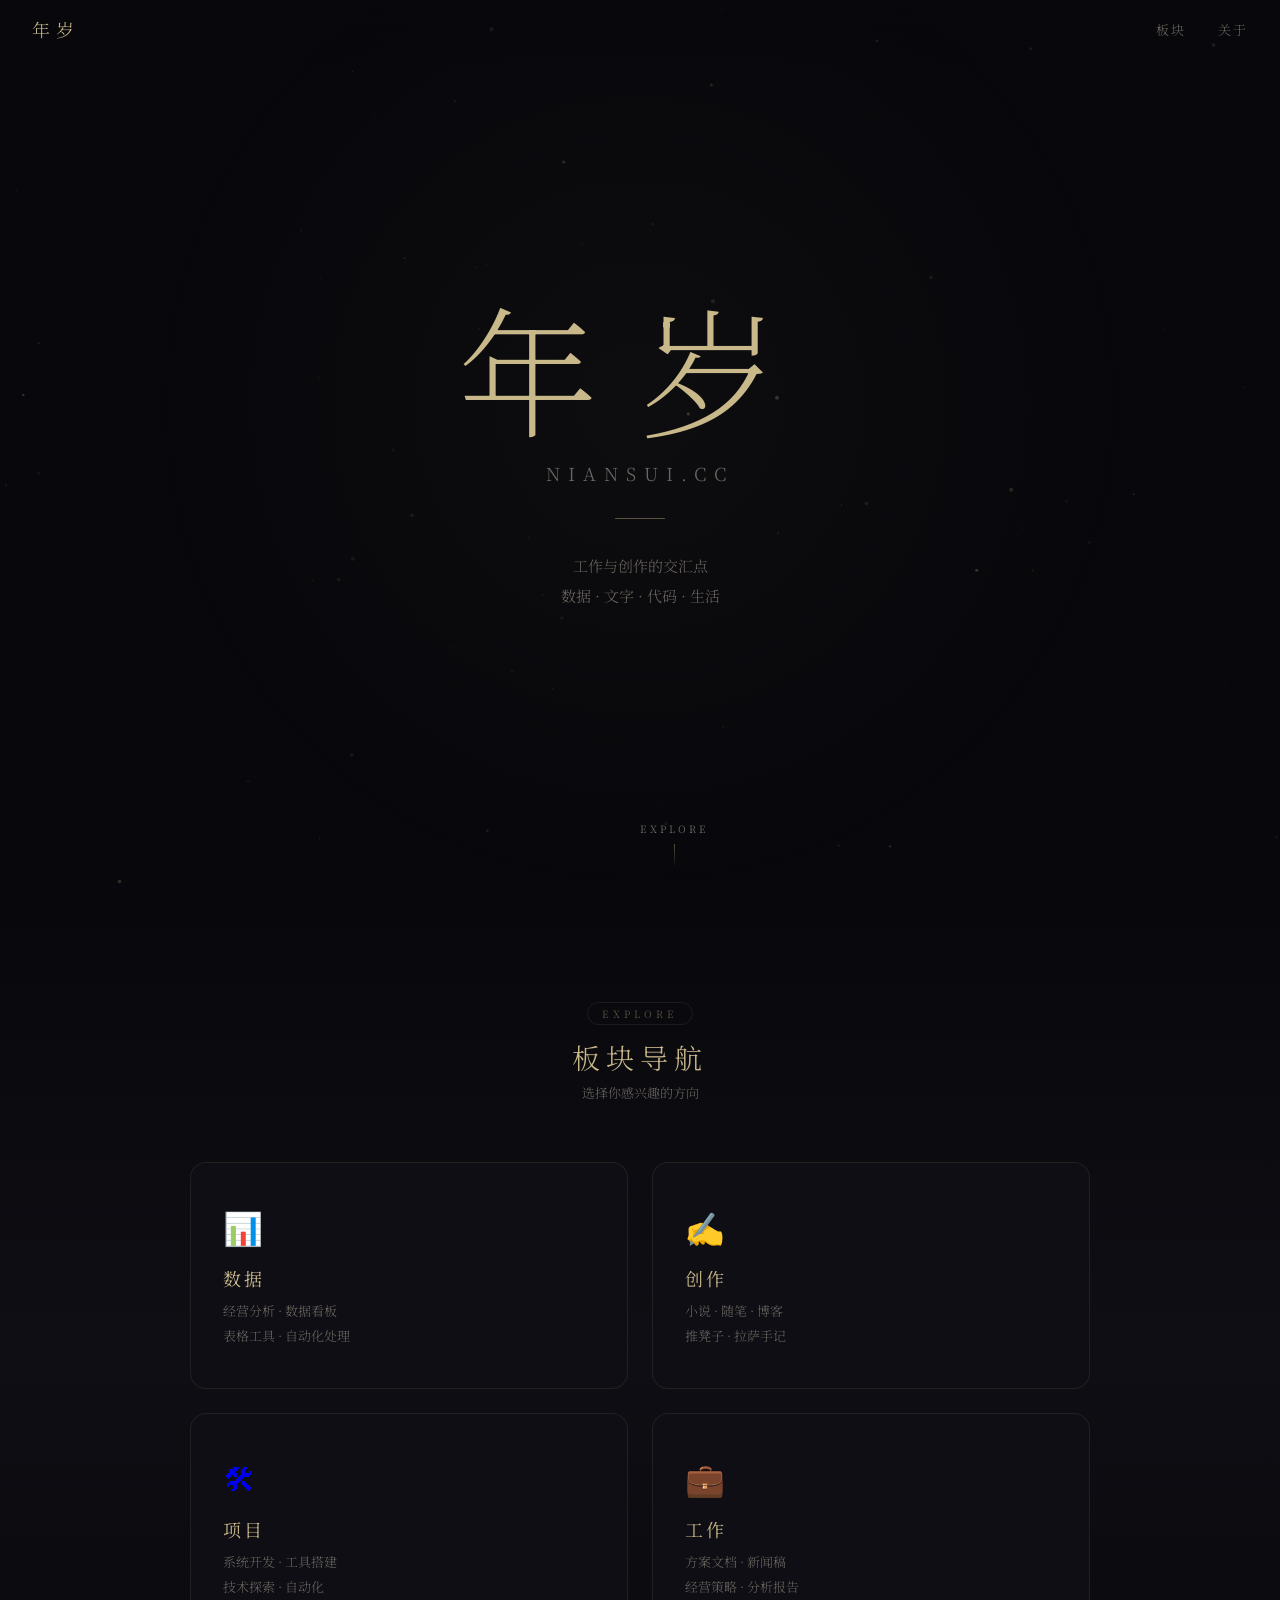
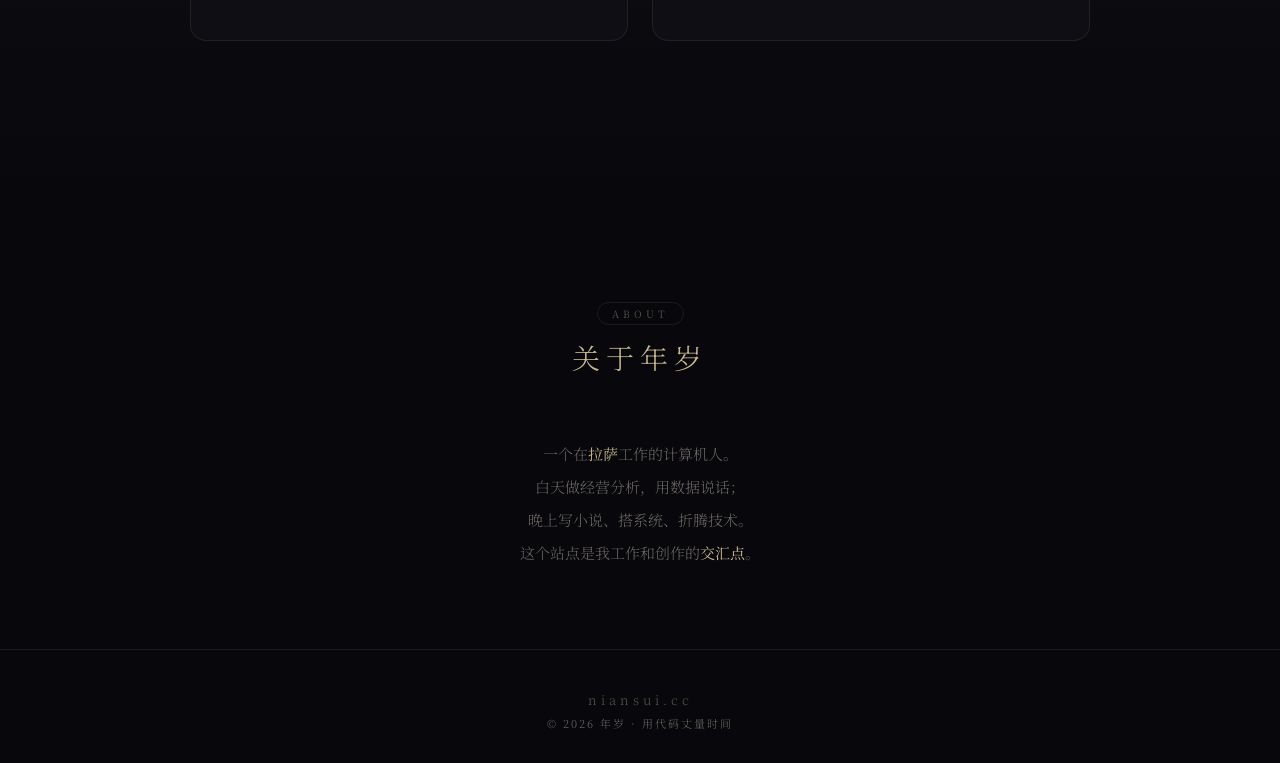
==== commit 30515e0d: "V3: 主界面改为分类引导页，取消洛克王国方向" ====
--- a/index.html
+++ b/index.html
@@ -1,36 +1,200 @@
-<!DOCTYPE html><html lang="zh-CN"><head><meta charSet="utf-8"/><meta name="viewport" content="width=device-width, initial-scale=1.0"/><meta name="viewport" content="width=device-width, initial-scale=1"/><link rel="preload" as="image" href="/sprites/jimufangzhou.png"/><link rel="preload" as="image" href="/sprites/xueguai.png"/><link rel="preload" as="image" href="/sprites/baoyanpenpen.png"/><link rel="preload" as="image" href="/sprites/juguxiang.png"/><link rel="preload" as="image" href="/sprites/xuanguangdidi.png"/><link rel="preload" as="image" href="/sprites/qianxianmuou.png"/><link rel="preload" as="image" href="/sprites/jiayouhaikui.png"/><link rel="stylesheet" href="/_next/static/chunks/44s_sa0r8vdyf.css" data-precedence="next"/><link rel="preload" as="script" fetchPriority="low" href="/_next/static/chunks/1jq4o6yq14o4c.js"/><script src="/_next/static/chunks/2ckqm4grawju5.js" async=""></script><script src="/_next/static/chunks/2nykiepra7i1k.js" async=""></script><script src="/_next/static/chunks/turbopack-1l0ut4nocedlo.js" async=""></script><script src="/_next/static/chunks/158myu8e_yme3.js" async=""></script><script src="/_next/static/chunks/41zbgzjz1h7bh.js" async=""></script><meta name="theme-color" content="#6366f1"/><link rel="icon" href="data:image/svg+xml,&lt;svg xmlns=&#x27;http://www.w3.org/2000/svg&#x27; viewBox=&#x27;0 0 100 100&#x27;&gt;&lt;text y=&#x27;.9em&#x27; font-size=&#x27;90&#x27;&gt;🐾&lt;/text&gt;&lt;/svg&gt;"/><title>niansui.cc · 洛克王国世界攻略站</title><meta name="description" content="洛克王国：世界攻略站 - 精灵图鉴、阵容推荐、赛季更新"/><script src="/_next/static/chunks/0cz1d0mv5g_q7.js" noModule=""></script></head><body><div hidden=""><!--$--><!--/$--></div><nav class="navbar"><a href="/" class="nav-brand">niansui.cc</a><div class="nav-links"><a href="/">首页</a><a href="/roco">洛克王国</a><span class="nav-disabled">更多专题</span></div><button class="mobile-menu-btn" id="mobile-menu-btn">☰</button></nav><div class="mobile-nav" id="mobile-nav"><a href="/">首页</a><a href="/roco">洛克王国</a><span class="nav-disabled-mobile">更多专题（敬请期待）</span></div><main class="main-content"><div><div class="hero-dark"><div class="hero-dark-overlay"></div><div class="hero-dark-content"><div class="hero-dark-badge">S2赛季「狂欢怪谈」进行中</div><h1 class="hero-dark-title">洛克王国：世界<span class="hero-dark-sub">攻略站</span></h1><p class="hero-dark-desc">3D开放世界精灵冒险 · 400+精灵 · 18大属性</p><div class="hero-dark-actions"><a href="/roco" class="btn-game btn-game-primary">进入专题 →</a><a href="/roco/starter" class="btn-game btn-game-ghost">新手入门</a></div></div></div><div class="container"><h2 class="section-heading"><span class="section-heading-icon">🎪</span>S2赛季精选</h2><div class="s2-feature"><div class="s2-feature-img"><img src="/sprites/jimufangzhou.png" alt="机幕方舟"/></div><div class="s2-feature-info"><div class="s2-feature-tag">传说精灵 · 机械系</div><h3>机幕方舟</h3><p class="s2-feature-stat">种族值 728 · T0必练核心</p><p>特性「拼装传动」：累计3层拼装后，己方精灵技能跨精灵下移1位，核心输出可一回合双动，颠覆回合制逻辑。</p><p class="s2-feature-path">进化：独轮小丑 → 机械小丑 → 马戏团小丑王 → 机幕方舟</p><a href="/roco/season" class="link-accent">查看完整S2攻略 →</a></div></div></div><div class="container"><h2 class="section-heading"><span class="section-heading-icon">🗺️</span>攻略导航</h2><div class="nav-grid"><a href="/roco/pets" class="nav-grid-item nav-fire"><div class="nav-grid-icon">🐾</div><div class="nav-grid-text"><strong>精灵图鉴</strong><span>400+精灵数据</span></div></a><a href="/roco/teams" class="nav-grid-item nav-blue"><div class="nav-grid-icon">⚔️</div><div class="nav-grid-text"><strong>阵容推荐</strong><span>PVP/PVE搭配</span></div></a><a href="/roco/starter" class="nav-grid-item nav-amber"><div class="nav-grid-icon">📖</div><div class="nav-grid-text"><strong>新手入门</strong><span>开局三选一攻略</span></div></a><a href="/roco/shiny" class="nav-grid-item nav-purple"><div class="nav-grid-icon">✨</div><div class="nav-grid-text"><strong>异色攻略</strong><span>异色捕捉公式</span></div></a><a href="/roco/eggs" class="nav-grid-item nav-green"><div class="nav-grid-icon">🥚</div><div class="nav-grid-text"><strong>孵蛋指南</strong><span>遗传机制解析</span></div></a><a href="/roco/season" class="nav-grid-item nav-pink"><div class="nav-grid-icon">🎪</div><div class="nav-grid-text"><strong>赛季更新</strong><span>S2狂欢怪谈</span></div></a></div></div><div class="container"><h2 class="section-heading"><span class="section-heading-icon">👾</span>S2新精灵一览</h2><div class="sprite-grid"><div class="sprite-card featured"><img src="/sprites/jimufangzhou.png" alt="机幕方舟"/><div class="sprite-card-info"><strong>机幕方舟</strong><span class="attr-tag" style="background:#868e96">机械</span><span class="sprite-tier">T0</span></div></div><div class="sprite-card"><img src="/sprites/xueguai.png" alt="雪怪"/><div class="sprite-card-info"><strong>雪怪</strong><span class="attr-tag" style="background:#51cf66">草+冰</span></div></div><div class="sprite-card"><img src="/sprites/baoyanpenpen.png" alt="爆焰喷喷"/><div class="sprite-card-info"><strong>爆焰喷喷</strong><span class="attr-tag" style="background:#ff6b6b">火+龙</span></div></div><div class="sprite-card"><img src="/sprites/juguxiang.png" alt="巨鼓象"/><div class="sprite-card-info"><strong>巨鼓象</strong><span class="attr-tag" style="background:#868e96">机械</span></div></div><div class="sprite-card"><img src="/sprites/xuanguangdidi.png" alt="霹雳迪迪"/><div class="sprite-card-info"><strong>霹雳迪迪</strong><span class="attr-tag" style="background:#ffd43b;color:#333">电+光</span></div></div><div class="sprite-card"><img src="/sprites/qianxianmuou.png" alt="帅帅魔偶"/><div class="sprite-card-info"><strong>帅帅魔偶</strong><span class="attr-tag" style="background:#da77f2">幻</span></div></div><div class="sprite-card"><img src="/sprites/jiayouhaikui.png" alt="加油蟹"/><div class="sprite-card-info"><strong>加油蟹</strong><span class="attr-tag" style="background:#4dabf7">水+萌</span></div></div></div><a href="/roco/pets" class="link-accent center-link">查看完整精灵图鉴 →</a></div><div class="container"><h2 class="section-heading"><span class="section-heading-icon">🔥</span>热门攻略</h2><div class="guide-list"><a href="/roco/starter" class="guide-row"><div class="guide-row-num" style="background:linear-gradient(135deg,#ff6b6b,#ffa502)">01</div><div class="guide-row-body"><strong>新手必看！开局三选一深度解析</strong><p>火花、水蓝蓝、喵喵全面对比，告诉你为什么推荐首选火花</p></div></a><a href="/roco/teams" class="guide-row"><div class="guide-row-num" style="background:linear-gradient(135deg,#5c7cfa,#a855f7)">02</div><div class="guide-row-body"><strong>S2赛季T0阵容推荐汇总</strong><p>电鹿轮转队、翼王队、蓄势待发队等主流阵容搭配与打法思路</p></div></a><a href="/roco/shiny" class="guide-row"><div class="guide-row-num" style="background:linear-gradient(135deg,#ffd43b,#fab005)">03</div><div class="guide-row-body"><strong>异色孵蛋核心公式大全</strong><p>格兰球+目标雌性稳定孵出异色精灵，母定品种父传异色</p></div></a></div></div></div><!--$--><!--/$--></main><footer class="footer"><p>© 2026 niansui.cc</p></footer><div class="floating-back-btn" id="floating-back-btn"><button id="floating-back-btn-inner" aria-label="返回上一页"><svg width="20" height="20" viewBox="0 0 24 24" fill="none" stroke="currentColor" stroke-width="2" stroke-linecap="round" stroke-linejoin="round"><path d="M19 12H5M12 19l-7-7 7-7"></path></svg></button></div><button class="back-to-top" id="back-to-top" aria-label="返回顶部">↑</button><script>
-          (function(){
-            var mb=document.getElementById('mobile-menu-btn');
-            var mn=document.getElementById('mobile-nav');
-            if(mb&&mn){
-              mb.addEventListener('click',function(){
-                mn.classList.toggle('open');
-                mb.textContent=mn.classList.contains('open')?'✕':'☰';
-              });
-            }
-            var btn=document.getElementById('back-to-top');
-            if(btn){
-              window.addEventListener('scroll',function(){
-                btn.classList.toggle('visible',window.scrollY>300);
-              });
-              btn.addEventListener('click',function(){
-                window.scrollTo({top:0,behavior:'smooth'});
-              });
-            }
-            var backBtn=document.getElementById('floating-back-btn');
-            var backBtnInner=document.getElementById('floating-back-btn-inner');
-            function checkBackButton(){
-              var isSubPage=window.location.pathname!=='/' && !window.location.pathname.endsWith('/') && !window.location.pathname.endsWith('/index.html');
-              if(backBtn){
-                backBtn.style.display=isSubPage?'flex':'none';
-              }
-            }
-            if(backBtnInner){
-              backBtnInner.addEventListener('click',function(){
-                window.history.back();
-              });
-            }
-            checkBackButton();
-            window.addEventListener('popstate',checkBackButton);
-          })();
-        </script><script src="/_next/static/chunks/1jq4o6yq14o4c.js" id="_R_" async=""></script><script>(self.__next_f=self.__next_f||[]).push([0])</script><script>self.__next_f.push([1,"1:\"$Sreact.fragment\"\n2:I[39756,[\"/_next/static/chunks/158myu8e_yme3.js\"],\"default\"]\n3:I[37457,[\"/_next/static/chunks/158myu8e_yme3.js\"],\"default\"]\n7:I[68027,[\"/_next/static/chunks/158myu8e_yme3.js\"],\"default\",1]\n:HL[\"/_next/static/chunks/44s_sa0r8vdyf.css\",\"style\"]\n4:T5db,"])</script><script>self.__next_f.push([1,"\n          (function(){\n            var mb=document.getElementById('mobile-menu-btn');\n            var mn=document.getElementById('mobile-nav');\n            if(mb\u0026\u0026mn){\n              mb.addEventListener('click',function(){\n                mn.classList.toggle('open');\n                mb.textContent=mn.classList.contains('open')?'✕':'☰';\n              });\n            }\n            var btn=document.getElementById('back-to-top');\n            if(btn){\n              window.addEventListener('scroll',function(){\n                btn.classList.toggle('visible',window.scrollY\u003e300);\n              });\n              btn.addEventListener('click',function(){\n                window.scrollTo({top:0,behavior:'smooth'});\n              });\n            }\n            var backBtn=document.getElementById('floating-back-btn');\n            var backBtnInner=document.getElementById('floating-back-btn-inner');\n            function checkBackButton(){\n              var isSubPage=window.location.pathname!=='/' \u0026\u0026 !window.location.pathname.endsWith('/') \u0026\u0026 !window.location.pathname.endsWith('/index.html');\n              if(backBtn){\n                backBtn.style.display=isSubPage?'flex':'none';\n              }\n            }\n            if(backBtnInner){\n              backBtnInner.addEventListener('click',function(){\n                window.history.back();\n              });\n            }\n            checkBackButton();\n            window.addEventListener('popstate',checkBackButton);\n          })();\n        "])</script><script>self.__next_f.push([1,"0:{\"P\":null,\"c\":[\"\",\"\"],\"q\":\"\",\"i\":false,\"f\":[[[\"\",{\"children\":[\"__PAGE__\",{}]},\"$undefined\",\"$undefined\",16],[[\"$\",\"$1\",\"c\",{\"children\":[[[\"$\",\"link\",\"0\",{\"rel\":\"stylesheet\",\"href\":\"/_next/static/chunks/44s_sa0r8vdyf.css\",\"precedence\":\"next\",\"crossOrigin\":\"$undefined\",\"nonce\":\"$undefined\"}],[\"$\",\"script\",\"script-0\",{\"src\":\"/_next/static/chunks/158myu8e_yme3.js\",\"async\":true,\"nonce\":\"$undefined\"}]],[\"$\",\"html\",null,{\"lang\":\"zh-CN\",\"children\":[[\"$\",\"head\",null,{\"children\":[[\"$\",\"meta\",null,{\"name\":\"viewport\",\"content\":\"width=device-width, initial-scale=1.0\"}],[\"$\",\"meta\",null,{\"name\":\"theme-color\",\"content\":\"#6366f1\"}],[\"$\",\"link\",null,{\"rel\":\"icon\",\"href\":\"data:image/svg+xml,\u003csvg xmlns='http://www.w3.org/2000/svg' viewBox='0 0 100 100'\u003e\u003ctext y='.9em' font-size='90'\u003e🐾\u003c/text\u003e\u003c/svg\u003e\"}]]}],[\"$\",\"body\",null,{\"children\":[[\"$\",\"nav\",null,{\"className\":\"navbar\",\"children\":[[\"$\",\"a\",null,{\"href\":\"/\",\"className\":\"nav-brand\",\"children\":\"niansui.cc\"}],[\"$\",\"div\",null,{\"className\":\"nav-links\",\"children\":[[\"$\",\"a\",null,{\"href\":\"/\",\"children\":\"首页\"}],[\"$\",\"a\",null,{\"href\":\"/roco\",\"children\":\"洛克王国\"}],[\"$\",\"span\",null,{\"className\":\"nav-disabled\",\"children\":\"更多专题\"}]]}],[\"$\",\"button\",null,{\"className\":\"mobile-menu-btn\",\"id\":\"mobile-menu-btn\",\"children\":\"☰\"}]]}],[\"$\",\"div\",null,{\"className\":\"mobile-nav\",\"id\":\"mobile-nav\",\"children\":[[\"$\",\"a\",null,{\"href\":\"/\",\"children\":\"首页\"}],[\"$\",\"a\",null,{\"href\":\"/roco\",\"children\":\"洛克王国\"}],[\"$\",\"span\",null,{\"className\":\"nav-disabled-mobile\",\"children\":\"更多专题（敬请期待）\"}]]}],[\"$\",\"main\",null,{\"className\":\"main-content\",\"children\":[\"$\",\"$L2\",null,{\"parallelRouterKey\":\"children\",\"error\":\"$undefined\",\"errorStyles\":\"$undefined\",\"errorScripts\":\"$undefined\",\"template\":[\"$\",\"$L3\",null,{}],\"templateStyles\":\"$undefined\",\"templateScripts\":\"$undefined\",\"notFound\":[[[\"$\",\"title\",null,{\"children\":\"404: This page could not be found.\"}],[\"$\",\"div\",null,{\"style\":{\"fontFamily\":\"system-ui,\\\"Segoe UI\\\",Roboto,Helvetica,Arial,sans-serif,\\\"Apple Color Emoji\\\",\\\"Segoe UI Emoji\\\"\",\"height\":\"100vh\",\"textAlign\":\"center\",\"display\":\"flex\",\"flexDirection\":\"column\",\"alignItems\":\"center\",\"justifyContent\":\"center\"},\"children\":[\"$\",\"div\",null,{\"children\":[[\"$\",\"style\",null,{\"dangerouslySetInnerHTML\":{\"__html\":\"body{color:#000;background:#fff;margin:0}.next-error-h1{border-right:1px solid rgba(0,0,0,.3)}@media (prefers-color-scheme:dark){body{color:#fff;background:#000}.next-error-h1{border-right:1px solid rgba(255,255,255,.3)}}\"}}],[\"$\",\"h1\",null,{\"className\":\"next-error-h1\",\"style\":{\"display\":\"inline-block\",\"margin\":\"0 20px 0 0\",\"padding\":\"0 23px 0 0\",\"fontSize\":24,\"fontWeight\":500,\"verticalAlign\":\"top\",\"lineHeight\":\"49px\"},\"children\":404}],[\"$\",\"div\",null,{\"style\":{\"display\":\"inline-block\"},\"children\":[\"$\",\"h2\",null,{\"style\":{\"fontSize\":14,\"fontWeight\":400,\"lineHeight\":\"49px\",\"margin\":0},\"children\":\"This page could not be found.\"}]}]]}]}]],[]],\"forbidden\":\"$undefined\",\"unauthorized\":\"$undefined\"}]}],[\"$\",\"footer\",null,{\"className\":\"footer\",\"children\":[\"$\",\"p\",null,{\"children\":\"© 2026 niansui.cc\"}]}],[\"$\",\"div\",null,{\"className\":\"floating-back-btn\",\"id\":\"floating-back-btn\",\"children\":[\"$\",\"button\",null,{\"id\":\"floating-back-btn-inner\",\"aria-label\":\"返回上一页\",\"children\":[\"$\",\"svg\",null,{\"width\":\"20\",\"height\":\"20\",\"viewBox\":\"0 0 24 24\",\"fill\":\"none\",\"stroke\":\"currentColor\",\"strokeWidth\":\"2\",\"strokeLinecap\":\"round\",\"strokeLinejoin\":\"round\",\"children\":[\"$\",\"path\",null,{\"d\":\"M19 12H5M12 19l-7-7 7-7\"}]}]}]}],[\"$\",\"button\",null,{\"className\":\"back-to-top\",\"id\":\"back-to-top\",\"aria-label\":\"返回顶部\",\"children\":\"↑\"}],[\"$\",\"script\",null,{\"dangerouslySetInnerHTML\":{\"__html\":\"$4\"}}]]}]]}]]}],{\"children\":[\"$L5\",{},null,false,null]},null,false,null],\"$L6\",false]],\"m\":\"$undefined\",\"G\":[\"$7\",[\"$L8\"]],\"S\":true,\"h\":null,\"s\":\"$undefined\",\"l\":\"$undefined\",\"p\":\"$undefined\",\"d\":\"$undefined\",\"b\":\"J3s9py5JvZojjhT8x7fWj\"}\n"])</script><script>self.__next_f.push([1,"9:I[47257,[\"/_next/static/chunks/158myu8e_yme3.js\"],\"ClientPageRoot\"]\na:I[52683,[\"/_next/static/chunks/158myu8e_yme3.js\",\"/_next/static/chunks/41zbgzjz1h7bh.js\"],\"default\"]\nd:I[97367,[\"/_next/static/chunks/158myu8e_yme3.js\"],\"OutletBoundary\"]\ne:\"$Sreact.suspense\"\n10:I[97367,[\"/_next/static/chunks/158myu8e_yme3.js\"],\"ViewportBoundary\"]\n12:I[97367,[\"/_next/static/chunks/158myu8e_yme3.js\"],\"MetadataBoundary\"]\n5:[\"$\",\"$1\",\"c\",{\"children\":[[\"$\",\"$L9\",null,{\"Component\":\"$a\",\"serverProvidedParams\":{\"searchParams\":{},\"params\":{},\"promises\":[\"$@b\",\"$@c\"]}}],[[\"$\",\"script\",\"script-0\",{\"src\":\"/_next/static/chunks/41zbgzjz1h7bh.js\",\"async\":true,\"nonce\":\"$undefined\"}]],[\"$\",\"$Ld\",null,{\"children\":[\"$\",\"$e\",null,{\"name\":\"Next.MetadataOutlet\",\"children\":\"$@f\"}]}]]}]\n6:[\"$\",\"$1\",\"h\",{\"children\":[null,[\"$\",\"$L10\",null,{\"children\":\"$L11\"}],[\"$\",\"div\",null,{\"hidden\":true,\"children\":[\"$\",\"$L12\",null,{\"children\":[\"$\",\"$e\",null,{\"name\":\"Next.Metadata\",\"children\":\"$L13\"}]}]}],null]}]\n8:[\"$\",\"link\",\"0\",{\"rel\":\"stylesheet\",\"href\":\"/_next/static/chunks/44s_sa0r8vdyf.css\",\"precedence\":\"next\",\"crossOrigin\":\"$undefined\",\"nonce\":\"$undefined\"}]\n"])</script><script>self.__next_f.push([1,"b:{}\nc:\"$5:props:children:0:props:serverProvidedParams:params\"\n"])</script><script>self.__next_f.push([1,"11:[[\"$\",\"meta\",\"0\",{\"charSet\":\"utf-8\"}],[\"$\",\"meta\",\"1\",{\"name\":\"viewport\",\"content\":\"width=device-width, initial-scale=1\"}]]\n"])</script><script>self.__next_f.push([1,"f:null\n13:[[\"$\",\"title\",\"0\",{\"children\":\"niansui.cc · 洛克王国世界攻略站\"}],[\"$\",\"meta\",\"1\",{\"name\":\"description\",\"content\":\"洛克王国：世界攻略站 - 精灵图鉴、阵容推荐、赛季更新\"}]]\n"])</script></body></html>+<!DOCTYPE html>
+<html lang="zh-CN">
+<head>
+<meta charset="UTF-8">
+<meta name="viewport" content="width=device-width, initial-scale=1.0, maximum-scale=1.0, user-scalable=no">
+<title>年岁 · niansui.cc</title>
+<style>
+@import url('https://fonts.googleapis.com/css2?family=Noto+Serif+SC:wght@200;300;400;600;700&display=swap');
+:root{--gold:#c8b88a;--gold-dim:rgba(200,184,138,0.4);--bg:#08080c;--bg2:#0e0e14;--text:#d4d0c8;--text-dim:#6b6660;--border:rgba(200,184,138,0.1);--safe-b:env(safe-area-inset-bottom,0px)}
+*{margin:0;padding:0;box-sizing:border-box;-webkit-tap-highlight-color:transparent}
+html{scroll-behavior:smooth}
+body{background:var(--bg);color:var(--text);font-family:'Noto Serif SC','PingFang SC','Microsoft YaHei',serif;overflow-x:hidden}
+
+/* 导航 */
+nav{position:fixed;top:0;left:0;right:0;z-index:100;padding:16px 32px;display:flex;justify-content:space-between;align-items:center;background:linear-gradient(180deg,rgba(8,8,12,.9) 0%,transparent 100%);transition:all .4s}
+nav.scrolled{background:rgba(8,8,12,.96);backdrop-filter:blur(20px);-webkit-backdrop-filter:blur(20px);border-bottom:1px solid var(--border);padding:12px 32px}
+.nav-brand{font-size:18px;font-weight:300;color:var(--gold);letter-spacing:6px;cursor:pointer;text-decoration:none}
+.nav-links{display:flex;gap:32px}
+.nav-links a{color:var(--text-dim);text-decoration:none;font-size:13px;letter-spacing:2px;font-weight:300;transition:color .3s;position:relative}
+.nav-links a::after{content:'';position:absolute;bottom:-4px;left:0;width:0;height:1px;background:var(--gold);transition:width .3s}
+.nav-links a:hover{color:var(--gold)}
+.nav-links a:hover::after{width:100%}
+.nav-burger{display:none;flex-direction:column;gap:5px;cursor:pointer;padding:4px;background:none;border:none}
+.nav-burger span{display:block;width:22px;height:1.5px;background:var(--gold);border-radius:2px;transition:all .3s}
+.nav-burger.open span:nth-child(1){transform:rotate(45deg) translate(4px,5px)}
+.nav-burger.open span:nth-child(2){opacity:0}
+.nav-burger.open span:nth-child(3){transform:rotate(-45deg) translate(4px,-5px)}
+.mobile-menu{display:none;position:fixed;inset:0;background:rgba(8,8,12,.98);backdrop-filter:blur(30px);-webkit-backdrop-filter:blur(30px);z-index:99;flex-direction:column;justify-content:center;align-items:center;gap:36px;opacity:0;pointer-events:none;transition:opacity .3s}
+.mobile-menu.open{opacity:1;pointer-events:all}
+.mobile-menu a{color:var(--text-dim);text-decoration:none;font-size:20px;letter-spacing:6px;font-weight:300;transition:color .3s}
+.mobile-menu a:hover,.mobile-menu a:active{color:var(--gold)}
+
+/* Hero */
+.hero{min-height:100vh;display:flex;flex-direction:column;justify-content:center;align-items:center;position:relative;overflow:hidden}
+.hero-bg{position:absolute;inset:0;z-index:0}
+.hero-bg canvas{width:100%;height:100%}
+.hero-content{position:relative;z-index:1;text-align:center;padding:0 24px}
+.hero-title{font-size:clamp(56px,14vw,140px);font-weight:200;letter-spacing:.3em;color:var(--gold);line-height:1.1;opacity:0;transform:translateY(30px);animation:fadeUp 1.2s .3s forwards}
+.hero-sub{font-size:clamp(12px,2.5vw,18px);font-weight:300;color:var(--text-dim);letter-spacing:8px;margin-top:16px;opacity:0;transform:translateY(20px);animation:fadeUp 1.2s .6s forwards}
+.hero-line{width:50px;height:1px;background:var(--gold-dim);margin:32px auto;opacity:0;animation:fadeUp 1.2s .9s forwards}
+.hero-desc{font-size:clamp(13px,2vw,15px);color:var(--text-dim);font-weight:300;line-height:2;max-width:500px;margin:0 auto;opacity:0;transform:translateY(15px);animation:fadeUp 1.2s 1.1s forwards}
+.scroll-hint{position:absolute;bottom:32px;left:50%;transform:translateX(-50%);display:flex;flex-direction:column;align-items:center;gap:8px;color:var(--text-dim);font-size:10px;letter-spacing:3px;opacity:0;animation:fadeUp 1s 1.8s forwards}
+.scroll-hint .arrow{width:1px;height:24px;background:linear-gradient(180deg,var(--gold-dim),transparent);animation:scrollArrow 2s infinite}
+@keyframes fadeUp{to{opacity:1;transform:translateY(0)}}
+@keyframes scrollArrow{0%,100%{opacity:.3;transform:scaleY(.6)}50%{opacity:1;transform:scaleY(1)}}
+
+/* 分类引导区 */
+.guide-section{min-height:100vh;position:relative;padding:100px 40px 80px;background:linear-gradient(180deg,var(--bg) 0%,var(--bg2) 50%,var(--bg) 100%)}
+.section-header{text-align:center;margin-bottom:60px;position:relative;z-index:10}
+.section-tag{display:inline-block;font-size:10px;letter-spacing:4px;color:var(--gold-dim);border:1px solid var(--border);padding:3px 14px;border-radius:20px;margin-bottom:12px}
+.section-title{font-size:clamp(22px,4vw,28px);font-weight:300;color:var(--gold);letter-spacing:6px}
+.section-desc{font-size:clamp(11px,1.8vw,13px);color:var(--text-dim);margin-top:6px;font-weight:300}
+
+.guide-grid{display:grid;grid-template-columns:repeat(2,1fr);gap:24px;max-width:900px;margin:0 auto}
+.guide-card{position:relative;padding:40px 32px;background:var(--bg2);border:1px solid var(--border);border-radius:16px;transition:all .5s cubic-bezier(.25,.46,.45,.94);cursor:pointer;overflow:hidden;text-decoration:none;display:block}
+.guide-card::before{content:'';position:absolute;top:0;left:0;right:0;height:2px;background:linear-gradient(90deg,transparent,var(--card-color,var(--gold)),transparent);opacity:0;transition:opacity .4s}
+.guide-card::after{content:'';position:absolute;inset:0;background:radial-gradient(ellipse at 50% 0%,var(--card-color,var(--gold)),transparent 70%);opacity:0;transition:opacity .5s;pointer-events:none}
+.guide-card:hover{border-color:var(--card-color,var(--gold-dim));transform:translateY(-6px)}
+.guide-card:hover::before,.guide-card:hover::after{opacity:1}
+.guide-card:active{transform:translateY(-3px)}
+.guide-card:hover::after{opacity:.04}
+
+.card-icon{font-size:32px;margin-bottom:16px;display:inline-block;transition:transform .3s}
+.guide-card:hover .card-icon{transform:scale(1.1)}
+.card-label{font-size:18px;color:var(--gold);letter-spacing:3px;font-weight:400;margin-bottom:8px}
+.card-text{font-size:13px;color:var(--text-dim);line-height:1.9;font-weight:300}
+.card-arrow{position:absolute;bottom:20px;right:24px;font-size:14px;color:var(--text-dim);opacity:0;transform:translateX(-8px);transition:all .3s}
+.guide-card:hover .card-arrow{opacity:.6;transform:translateX(0)}
+
+/* 宽卡片 */
+.guide-card.wide{grid-column:1/-1;display:grid;grid-template-columns:1fr 1fr;gap:32px;align-items:center}
+.guide-card.wide .card-left{order:1}
+.guide-card.wide .card-right{order:2}
+
+/* 关于 */
+.about-section{padding:100px 40px 80px;max-width:900px;margin:0 auto}
+.about-text{font-size:clamp(13px,2vw,15px);color:var(--text-dim);font-weight:300;line-height:2.2;text-align:center;max-width:600px;margin:0 auto}
+.about-text span{color:var(--gold);font-weight:400}
+
+/* Footer */
+footer{text-align:center;padding:40px 20px 32px;border-top:1px solid var(--border)}
+.footer-domain{font-size:13px;color:var(--gold-dim);letter-spacing:4px;font-weight:300;margin-bottom:6px}
+.footer-note{font-size:11px;color:var(--text-dim);letter-spacing:2px;font-weight:300}
+
+/* 响应式 */
+@media(max-width:768px){
+  nav{padding:14px 20px}
+  nav.scrolled{padding:10px 20px}
+  .nav-links{display:none}
+  .nav-burger{display:flex}
+  .mobile-menu{display:flex}
+  .guide-section{padding:80px 20px 60px}
+  .guide-grid{grid-template-columns:1fr;gap:16px}
+  .guide-card{padding:28px 24px}
+  .guide-card.wide{grid-template-columns:1fr;gap:0}
+  .about-section{padding:80px 24px 60px}
+}
+</style>
+</head>
+<body>
+
+<nav id="navbar">
+  <a class="nav-brand" href="#">年岁</a>
+  <div class="nav-links">
+    <a href="#guide">板块</a>
+    <a href="#about">关于</a>
+  </div>
+  <button class="nav-burger" id="burgerBtn"><span></span><span></span><span></span></button>
+</nav>
+<div class="mobile-menu" id="mobileMenu">
+  <a href="#guide" onclick="closeMobileMenu()">板块</a>
+  <a href="#about" onclick="closeMobileMenu()">关于</a>
+</div>
+
+<section class="hero" id="hero">
+  <div class="hero-bg"><canvas id="heroBg"></canvas></div>
+  <div class="hero-content">
+    <h1 class="hero-title">年岁</h1>
+    <div class="hero-sub">NIANSUI.CC</div>
+    <div class="hero-line"></div>
+    <div class="hero-desc">工作与创作的交汇点<br>数据 · 文字 · 代码 · 生活</div>
+  </div>
+  <div class="scroll-hint">EXPLORE<div class="arrow"></div></div>
+</section>
+
+<section class="guide-section" id="guide">
+  <div class="section-header">
+    <div class="section-tag">EXPLORE</div>
+    <div class="section-title">板块导航</div>
+    <div class="section-desc">选择你感兴趣的方向</div>
+  </div>
+  <div class="guide-grid">
+    <a class="guide-card" style="--card-color:#85b09a" href="#">
+      <div class="card-icon">📊</div>
+      <div class="card-label">数据</div>
+      <div class="card-text">经营分析 · 数据看板<br>表格工具 · 自动化处理</div>
+      <div class="card-arrow">→</div>
+    </a>
+    <a class="guide-card" style="--card-color:#d4a5a5" href="#">
+      <div class="card-icon">✍️</div>
+      <div class="card-label">创作</div>
+      <div class="card-text">小说 · 随笔 · 博客<br>推凳子 · 拉萨手记</div>
+      <div class="card-arrow">→</div>
+    </a>
+    <a class="guide-card" style="--card-color:#9b8ec4" href="#">
+      <div class="card-icon">🛠</div>
+      <div class="card-label">项目</div>
+      <div class="card-text">系统开发 · 工具搭建<br>技术探索 · 自动化</div>
+      <div class="card-arrow">→</div>
+    </a>
+    <a class="guide-card" style="--card-color:#7eb8c9" href="#">
+      <div class="card-icon">💼</div>
+      <div class="card-label">工作</div>
+      <div class="card-text">方案文档 · 新闻稿<br>经营策略 · 分析报告</div>
+      <div class="card-arrow">→</div>
+    </a>
+  </div>
+</section>
+
+<section class="about-section" id="about">
+  <div class="section-header">
+    <div class="section-tag">ABOUT</div>
+    <div class="section-title">关于年岁</div>
+  </div>
+  <div class="about-text">
+    一个在<span>拉萨</span>工作的计算机人。<br>
+    白天做经营分析，用数据说话；<br>
+    晚上写小说、搭系统、折腾技术。<br>
+    这个站点是我工作和创作的<span>交汇点</span>。
+  </div>
+</section>
+
+<footer>
+  <div class="footer-domain">niansui.cc</div>
+  <div class="footer-note">© 2026 年岁 · 用代码丈量时间</div>
+</footer>
+
+<script>
+// 手机菜单
+var burgerBtn=document.getElementById('burgerBtn'),mobileMenu=document.getElementById('mobileMenu');
+function closeMobileMenu(){burgerBtn.classList.remove('open');mobileMenu.classList.remove('open');document.body.style.overflow=''}
+burgerBtn.addEventListener('click',function(){var o=burgerBtn.classList.toggle('open');mobileMenu.classList.toggle('open',o);document.body.style.overflow=o?'hidden':''});
+
+// Hero背景
+(function(){var c=document.getElementById('heroBg'),ctx=c.getContext('2d'),W,H,dpr,pts=[],mob=window.innerWidth<768,cnt=mob?40:80;
+function resize(){dpr=window.devicePixelRatio||1;W=c.parentElement.clientWidth;H=c.parentElement.clientHeight;c.width=W*dpr;c.height=H*dpr;c.style.width=W+'px';c.style.height=H+'px';ctx.setTransform(dpr,0,0,dpr,0,0)}
+for(var i=0;i<cnt;i++)pts.push({x:Math.random(),y:Math.random(),vx:(Math.random()-.5)*.00015,vy:(Math.random()-.5)*.00015,r:Math.random()*(mob?1.4:1.8)+.3,a:Math.random()*.25+.03,ph:Math.random()*Math.PI*2});
+var t=0;function draw(){t+=.008;ctx.clearRect(0,0,W,H);var g=ctx.createRadialGradient(W/2,H*.45,0,W/2,H*.45,W*.4);g.addColorStop(0,'rgba(200,184,138,0.03)');g.addColorStop(1,'rgba(200,184,138,0)');ctx.fillStyle=g;ctx.fillRect(0,0,W,H);
+for(var i=0;i<pts.length;i++){var p=pts[i];p.x+=p.vx;p.y+=p.vy;if(p.x<0||p.x>1)p.vx*=-1;if(p.y<0||p.y>1)p.vy*=-1;var f=.7+.3*Math.sin(t*2+p.ph);ctx.beginPath();ctx.arc(p.x*W,p.y*H,p.r,0,Math.PI*2);ctx.fillStyle='rgba(200,184,138,'+(p.a*f)+')';ctx.fill()}requestAnimationFrame(draw)}
+resize();draw();window.addEventListener('resize',resize)})();
+
+// 导航滚动
+window.addEventListener('scroll',function(){document.getElementById('navbar').classList.toggle('scrolled',window.scrollY>40)});
+
+// 卡片入场动画
+(function(){var cards=document.querySelectorAll('.guide-card');var obs=new IntersectionObserver(function(entries){entries.forEach(function(e){if(e.isIntersecting){e.target.style.opacity='1';e.target.style.transform='translateY(0)';obs.unobserve(e.target)}})},{threshold:0.15});
+cards.forEach(function(c,i){c.style.opacity='0';c.style.transform='translateY(30px)';c.style.transition='opacity .6s '+(i*.12)+'s, transform .6s '+(i*.12)+'s cubic-bezier(.25,.46,.45,.94), border-color .5s';obs.observe(c)})})();
+</script>
+</body>
+</html>
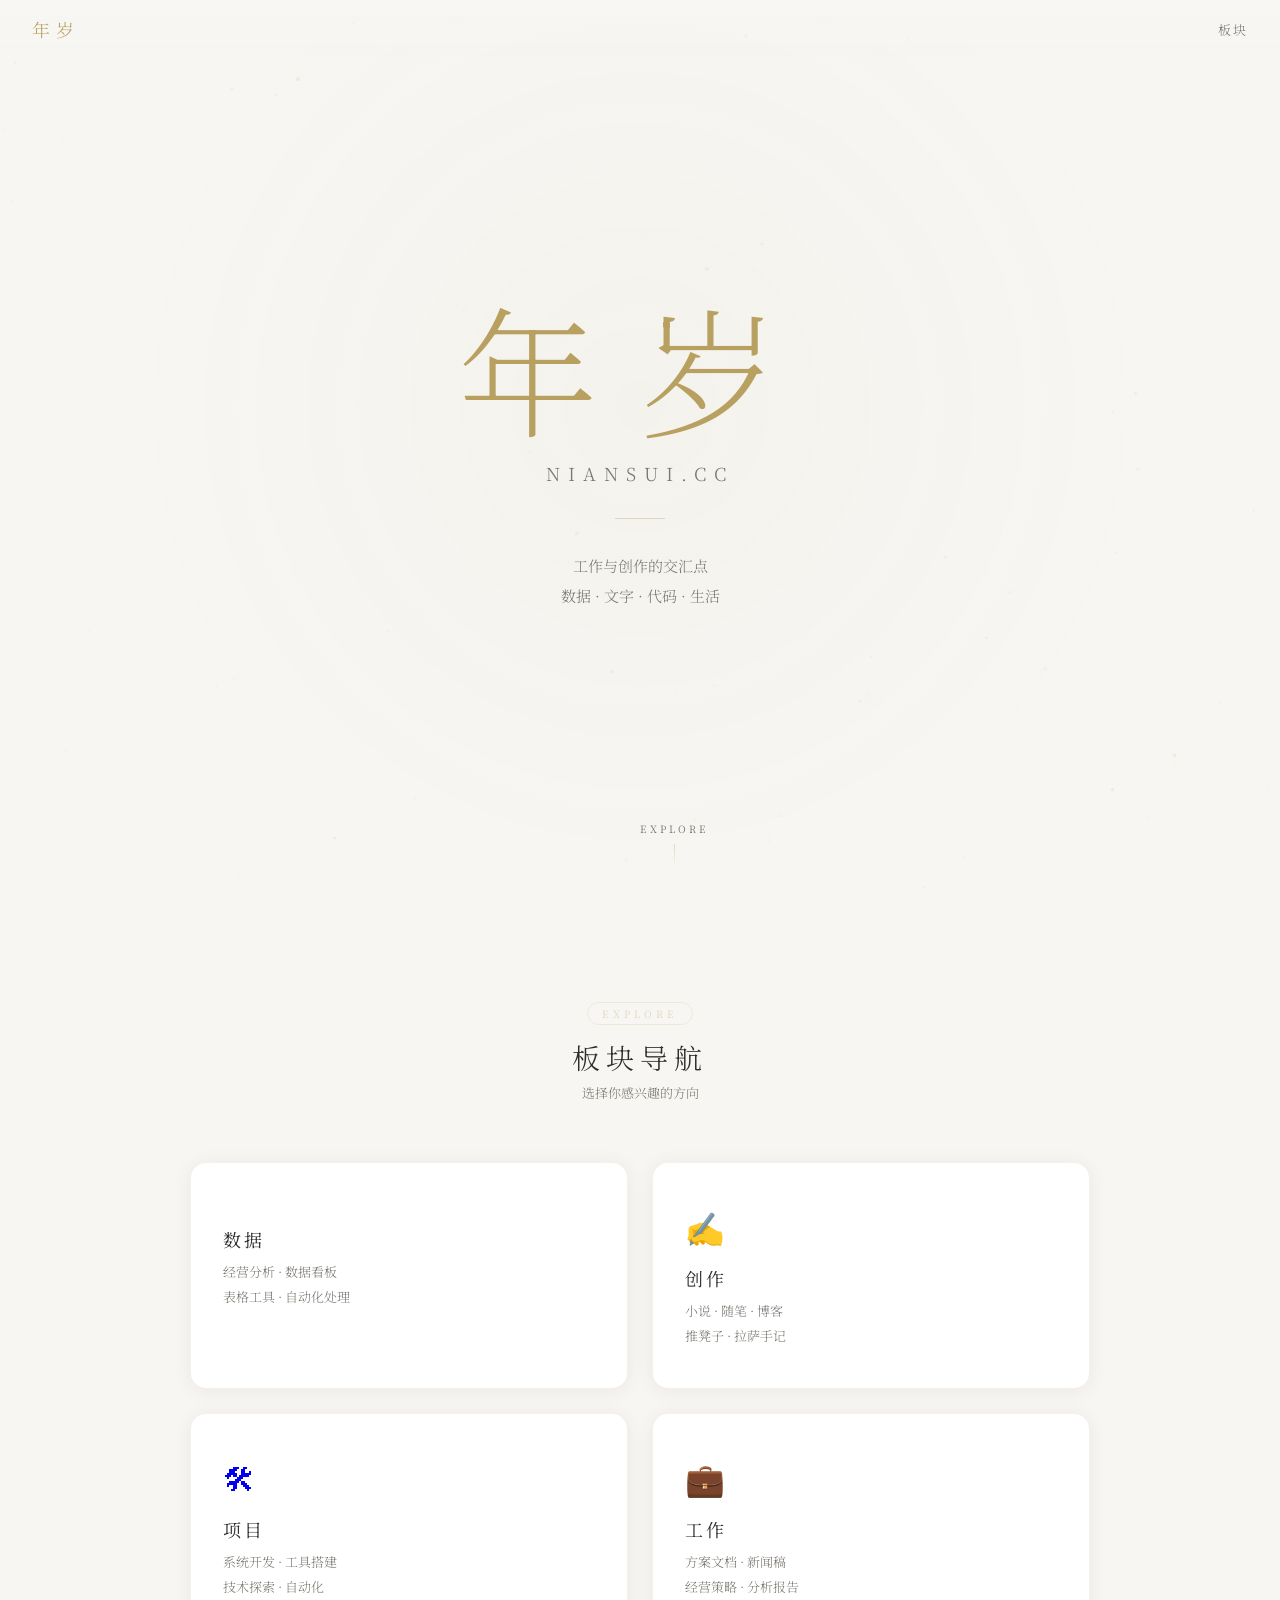
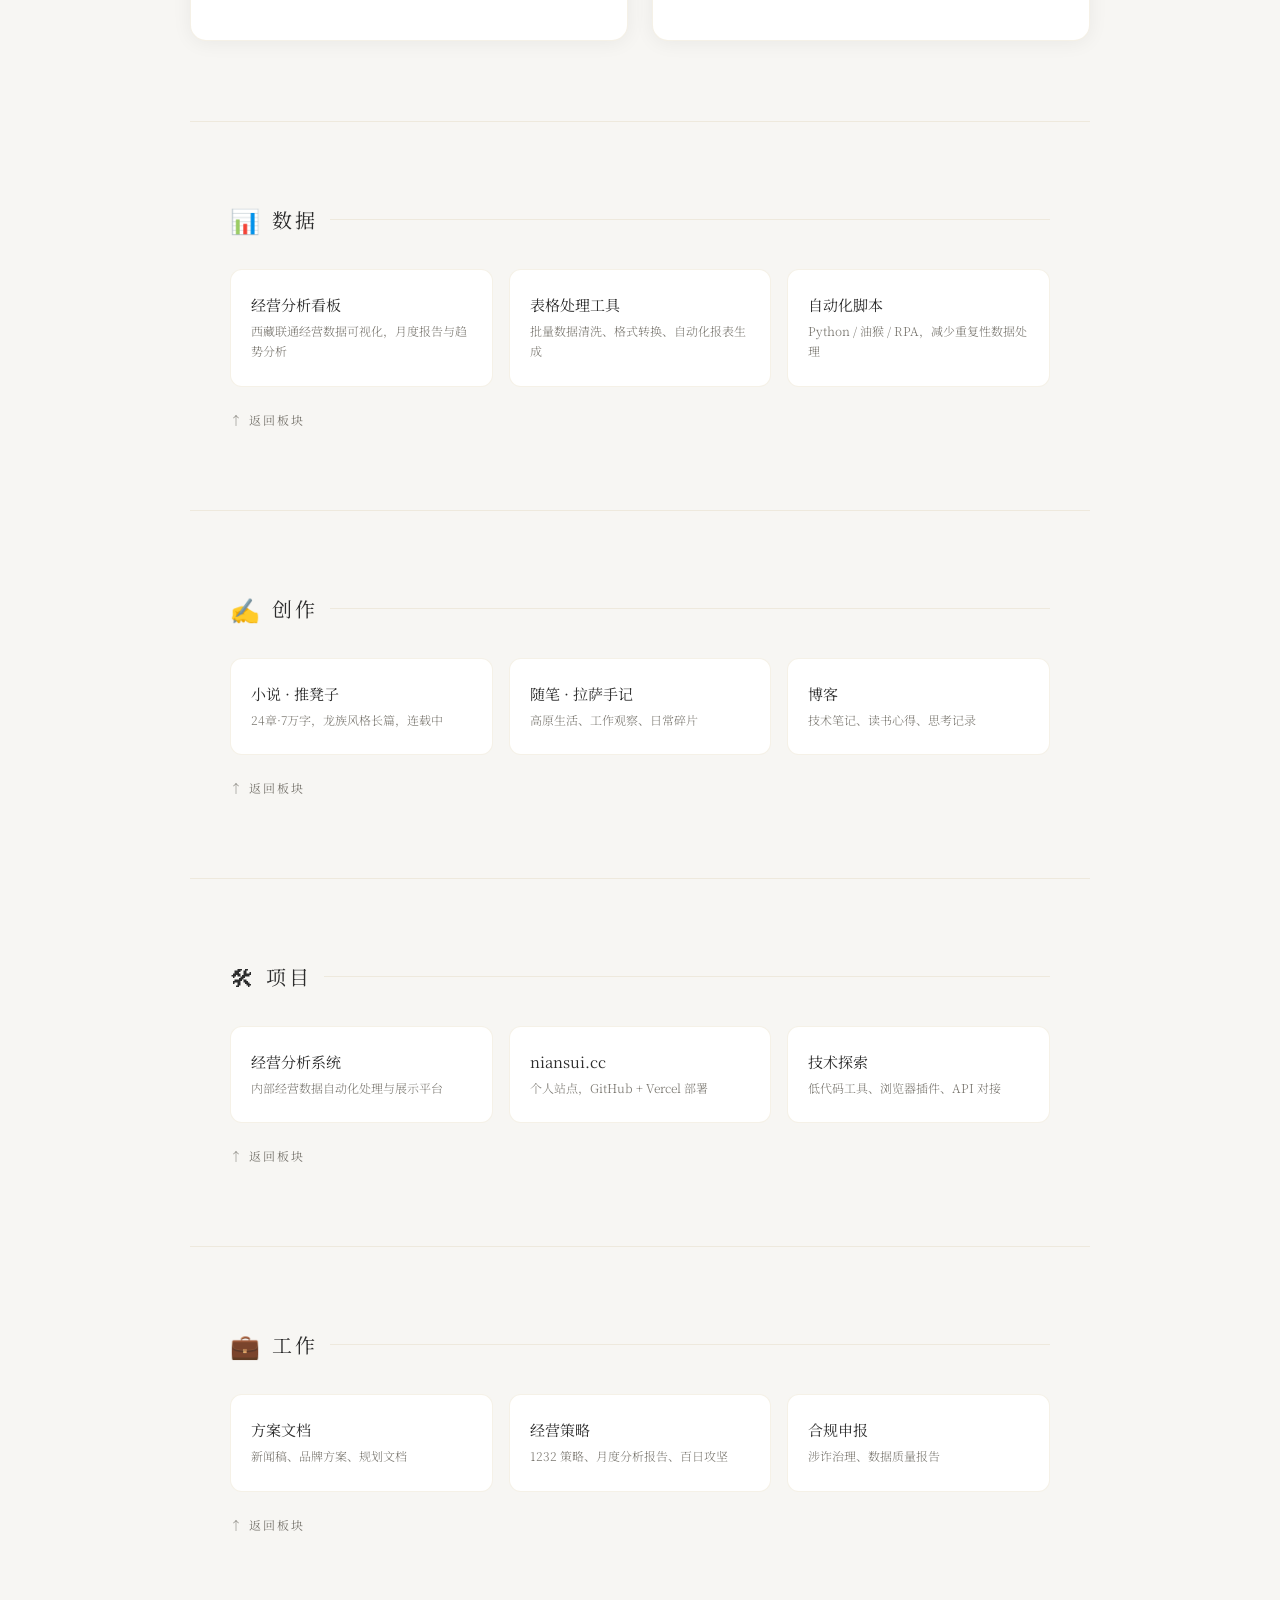
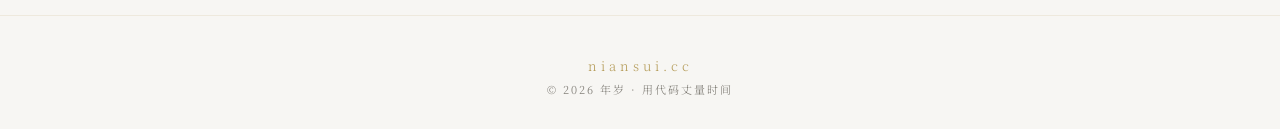
==== commit 19828a99: "V3 更新: 亮色主题, 删除关于介绍, 板块卡片增加展开内容区" ====
--- a/index.html
+++ b/index.html
@@ -6,14 +6,25 @@
 <title>年岁 · niansui.cc</title>
 <style>
 @import url('https://fonts.googleapis.com/css2?family=Noto+Serif+SC:wght@200;300;400;600;700&display=swap');
-:root{--gold:#c8b88a;--gold-dim:rgba(200,184,138,0.4);--bg:#08080c;--bg2:#0e0e14;--text:#d4d0c8;--text-dim:#6b6660;--border:rgba(200,184,138,0.1);--safe-b:env(safe-area-inset-bottom,0px)}
+:root{
+  --gold:#b8a060;
+  --gold-dim:rgba(184,160,96,0.35);
+  --bg:#f7f6f3;
+  --bg2:#ffffff;
+  --text:#2c2c2c;
+  --text-dim:#7a7770;
+  --border:rgba(184,160,96,0.15);
+  --card-shadow:0 2px 20px rgba(0,0,0,0.06);
+  --card-shadow-hover:0 8px 32px rgba(0,0,0,0.1);
+  --safe-b:env(safe-area-inset-bottom,0px)
+}
 *{margin:0;padding:0;box-sizing:border-box;-webkit-tap-highlight-color:transparent}
 html{scroll-behavior:smooth}
 body{background:var(--bg);color:var(--text);font-family:'Noto Serif SC','PingFang SC','Microsoft YaHei',serif;overflow-x:hidden}
 
 /* 导航 */
-nav{position:fixed;top:0;left:0;right:0;z-index:100;padding:16px 32px;display:flex;justify-content:space-between;align-items:center;background:linear-gradient(180deg,rgba(8,8,12,.9) 0%,transparent 100%);transition:all .4s}
-nav.scrolled{background:rgba(8,8,12,.96);backdrop-filter:blur(20px);-webkit-backdrop-filter:blur(20px);border-bottom:1px solid var(--border);padding:12px 32px}
+nav{position:fixed;top:0;left:0;right:0;z-index:100;padding:16px 32px;display:flex;justify-content:space-between;align-items:center;background:linear-gradient(180deg,rgba(247,246,243,.9) 0%,transparent 100%);transition:all .4s}
+nav.scrolled{background:rgba(247,246,243,.96);backdrop-filter:blur(20px);-webkit-backdrop-filter:blur(20px);border-bottom:1px solid var(--border);padding:12px 32px}
 .nav-brand{font-size:18px;font-weight:300;color:var(--gold);letter-spacing:6px;cursor:pointer;text-decoration:none}
 .nav-links{display:flex;gap:32px}
 .nav-links a{color:var(--text-dim);text-decoration:none;font-size:13px;letter-spacing:2px;font-weight:300;transition:color .3s;position:relative}
@@ -25,7 +36,7 @@
 .nav-burger.open span:nth-child(1){transform:rotate(45deg) translate(4px,5px)}
 .nav-burger.open span:nth-child(2){opacity:0}
 .nav-burger.open span:nth-child(3){transform:rotate(-45deg) translate(4px,-5px)}
-.mobile-menu{display:none;position:fixed;inset:0;background:rgba(8,8,12,.98);backdrop-filter:blur(30px);-webkit-backdrop-filter:blur(30px);z-index:99;flex-direction:column;justify-content:center;align-items:center;gap:36px;opacity:0;pointer-events:none;transition:opacity .3s}
+.mobile-menu{display:none;position:fixed;inset:0;background:rgba(247,246,243,.98);backdrop-filter:blur(30px);-webkit-backdrop-filter:blur(30px);z-index:99;flex-direction:column;justify-content:center;align-items:center;gap:36px;opacity:0;pointer-events:none;transition:opacity .3s}
 .mobile-menu.open{opacity:1;pointer-events:all}
 .mobile-menu a{color:var(--text-dim);text-decoration:none;font-size:20px;letter-spacing:6px;font-weight:300;transition:color .3s}
 .mobile-menu a:hover,.mobile-menu a:active{color:var(--gold)}
@@ -45,41 +56,44 @@
 @keyframes scrollArrow{0%,100%{opacity:.3;transform:scaleY(.6)}50%{opacity:1;transform:scaleY(1)}}
 
 /* 分类引导区 */
-.guide-section{min-height:100vh;position:relative;padding:100px 40px 80px;background:linear-gradient(180deg,var(--bg) 0%,var(--bg2) 50%,var(--bg) 100%)}
+.guide-section{position:relative;padding:100px 40px 80px;background:var(--bg)}
 .section-header{text-align:center;margin-bottom:60px;position:relative;z-index:10}
 .section-tag{display:inline-block;font-size:10px;letter-spacing:4px;color:var(--gold-dim);border:1px solid var(--border);padding:3px 14px;border-radius:20px;margin-bottom:12px}
-.section-title{font-size:clamp(22px,4vw,28px);font-weight:300;color:var(--gold);letter-spacing:6px}
+.section-title{font-size:clamp(22px,4vw,28px);font-weight:300;color:var(--text);letter-spacing:6px}
 .section-desc{font-size:clamp(11px,1.8vw,13px);color:var(--text-dim);margin-top:6px;font-weight:300}
 
 .guide-grid{display:grid;grid-template-columns:repeat(2,1fr);gap:24px;max-width:900px;margin:0 auto}
-.guide-card{position:relative;padding:40px 32px;background:var(--bg2);border:1px solid var(--border);border-radius:16px;transition:all .5s cubic-bezier(.25,.46,.45,.94);cursor:pointer;overflow:hidden;text-decoration:none;display:block}
+.guide-card{position:relative;padding:40px 32px;background:var(--bg2);border:1px solid var(--border);border-radius:16px;transition:all .5s cubic-bezier(.25,.46,.45,.94);cursor:pointer;overflow:hidden;text-decoration:none;display:block;box-shadow:var(--card-shadow)}
 .guide-card::before{content:'';position:absolute;top:0;left:0;right:0;height:2px;background:linear-gradient(90deg,transparent,var(--card-color,var(--gold)),transparent);opacity:0;transition:opacity .4s}
-.guide-card::after{content:'';position:absolute;inset:0;background:radial-gradient(ellipse at 50% 0%,var(--card-color,var(--gold)),transparent 70%);opacity:0;transition:opacity .5s;pointer-events:none}
-.guide-card:hover{border-color:var(--card-color,var(--gold-dim));transform:translateY(-6px)}
-.guide-card:hover::before,.guide-card:hover::after{opacity:1}
+.guide-card:hover{border-color:var(--card-color,var(--gold-dim));transform:translateY(-6px);box-shadow:var(--card-shadow-hover)}
+.guide-card:hover::before{opacity:1}
 .guide-card:active{transform:translateY(-3px)}
-.guide-card:hover::after{opacity:.04}
 
 .card-icon{font-size:32px;margin-bottom:16px;display:inline-block;transition:transform .3s}
 .guide-card:hover .card-icon{transform:scale(1.1)}
-.card-label{font-size:18px;color:var(--gold);letter-spacing:3px;font-weight:400;margin-bottom:8px}
+.card-label{font-size:18px;color:var(--text);letter-spacing:3px;font-weight:400;margin-bottom:8px}
 .card-text{font-size:13px;color:var(--text-dim);line-height:1.9;font-weight:300}
 .card-arrow{position:absolute;bottom:20px;right:24px;font-size:14px;color:var(--text-dim);opacity:0;transform:translateX(-8px);transition:all .3s}
 .guide-card:hover .card-arrow{opacity:.6;transform:translateX(0)}
 
-/* 宽卡片 */
-.guide-card.wide{grid-column:1/-1;display:grid;grid-template-columns:1fr 1fr;gap:32px;align-items:center}
-.guide-card.wide .card-left{order:1}
-.guide-card.wide .card-right{order:2}
-
-/* 关于 */
-.about-section{padding:100px 40px 80px;max-width:900px;margin:0 auto}
-.about-text{font-size:clamp(13px,2vw,15px);color:var(--text-dim);font-weight:300;line-height:2.2;text-align:center;max-width:600px;margin:0 auto}
-.about-text span{color:var(--gold);font-weight:400}
+/* 板块展开内容 */
+.expanded-section{padding:80px 40px;max-width:900px;margin:0 auto;border-top:1px solid var(--border)}
+.expanded-section:first-of-type{border-top:none}
+.exp-header{display:flex;align-items:center;gap:12px;margin-bottom:32px}
+.exp-icon{font-size:24px}
+.exp-label{font-size:20px;color:var(--text);letter-spacing:3px;font-weight:400}
+.exp-line{flex:1;height:1px;background:var(--border)}
+.exp-grid{display:grid;grid-template-columns:repeat(auto-fill,minmax(240px,1fr));gap:16px}
+.exp-item{padding:24px 20px;background:var(--bg2);border:1px solid var(--border);border-radius:12px;transition:all .3s}
+.exp-item:hover{border-color:var(--gold-dim);box-shadow:var(--card-shadow)}
+.exp-item-title{font-size:15px;color:var(--text);font-weight:400;margin-bottom:6px}
+.exp-item-desc{font-size:12px;color:var(--text-dim);line-height:1.7;font-weight:300}
+.back-top{display:inline-flex;align-items:center;gap:6px;margin-top:24px;font-size:12px;color:var(--text-dim);text-decoration:none;letter-spacing:2px;transition:color .3s}
+.back-top:hover{color:var(--gold)}
 
 /* Footer */
 footer{text-align:center;padding:40px 20px 32px;border-top:1px solid var(--border)}
-.footer-domain{font-size:13px;color:var(--gold-dim);letter-spacing:4px;font-weight:300;margin-bottom:6px}
+.footer-domain{font-size:13px;color:var(--gold);letter-spacing:4px;font-weight:300;margin-bottom:6px}
 .footer-note{font-size:11px;color:var(--text-dim);letter-spacing:2px;font-weight:300}
 
 /* 响应式 */
@@ -92,8 +106,8 @@
   .guide-section{padding:80px 20px 60px}
   .guide-grid{grid-template-columns:1fr;gap:16px}
   .guide-card{padding:28px 24px}
-  .guide-card.wide{grid-template-columns:1fr;gap:0}
-  .about-section{padding:80px 24px 60px}
+  .expanded-section{padding:60px 20px}
+  .exp-grid{grid-template-columns:1fr}
 }
 </style>
 </head>
@@ -103,13 +117,11 @@
   <a class="nav-brand" href="#">年岁</a>
   <div class="nav-links">
     <a href="#guide">板块</a>
-    <a href="#about">关于</a>
   </div>
   <button class="nav-burger" id="burgerBtn"><span></span><span></span><span></span></button>
 </nav>
 <div class="mobile-menu" id="mobileMenu">
   <a href="#guide" onclick="closeMobileMenu()">板块</a>
-  <a href="#about" onclick="closeMobileMenu()">关于</a>
 </div>
 
 <section class="hero" id="hero">
@@ -130,44 +142,124 @@
     <div class="section-desc">选择你感兴趣的方向</div>
   </div>
   <div class="guide-grid">
-    <a class="guide-card" style="--card-color:#85b09a" href="#">
-      <div class="card-icon">📊</div>
+    <a class="guide-card" style="--card-color:#6a9e6a" href="#section-data">
+      <div class="card-icon"></div>
       <div class="card-label">数据</div>
       <div class="card-text">经营分析 · 数据看板<br>表格工具 · 自动化处理</div>
-      <div class="card-arrow">→</div>
-    </a>
-    <a class="guide-card" style="--card-color:#d4a5a5" href="#">
+      <div class="card-arrow">↓</div>
+    </a>
+    <a class="guide-card" style="--card-color:#c47a7a" href="#section-creative">
       <div class="card-icon">✍️</div>
       <div class="card-label">创作</div>
       <div class="card-text">小说 · 随笔 · 博客<br>推凳子 · 拉萨手记</div>
-      <div class="card-arrow">→</div>
-    </a>
-    <a class="guide-card" style="--card-color:#9b8ec4" href="#">
+      <div class="card-arrow">↓</div>
+    </a>
+    <a class="guide-card" style="--card-color:#8a7ab8" href="#section-project">
       <div class="card-icon">🛠</div>
       <div class="card-label">项目</div>
       <div class="card-text">系统开发 · 工具搭建<br>技术探索 · 自动化</div>
-      <div class="card-arrow">→</div>
-    </a>
-    <a class="guide-card" style="--card-color:#7eb8c9" href="#">
+      <div class="card-arrow">↓</div>
+    </a>
+    <a class="guide-card" style="--card-color:#5a9aaa" href="#section-work">
       <div class="card-icon">💼</div>
       <div class="card-label">工作</div>
       <div class="card-text">方案文档 · 新闻稿<br>经营策略 · 分析报告</div>
-      <div class="card-arrow">→</div>
-    </a>
-  </div>
-</section>
-
-<section class="about-section" id="about">
-  <div class="section-header">
-    <div class="section-tag">ABOUT</div>
-    <div class="section-title">关于年岁</div>
-  </div>
-  <div class="about-text">
-    一个在<span>拉萨</span>工作的计算机人。<br>
-    白天做经营分析，用数据说话；<br>
-    晚上写小说、搭系统、折腾技术。<br>
-    这个站点是我工作和创作的<span>交汇点</span>。
-  </div>
+      <div class="card-arrow">↓</div>
+    </a>
+  </div>
+</section>
+
+<!-- 板块展开内容 -->
+<section class="expanded-section" id="section-data">
+  <div class="exp-header">
+    <span class="exp-icon">📊</span>
+    <span class="exp-label">数据</span>
+    <span class="exp-line"></span>
+  </div>
+  <div class="exp-grid">
+    <div class="exp-item">
+      <div class="exp-item-title">经营分析看板</div>
+      <div class="exp-item-desc">西藏联通经营数据可视化，月度报告与趋势分析</div>
+    </div>
+    <div class="exp-item">
+      <div class="exp-item-title">表格处理工具</div>
+      <div class="exp-item-desc">批量数据清洗、格式转换、自动化报表生成</div>
+    </div>
+    <div class="exp-item">
+      <div class="exp-item-title">自动化脚本</div>
+      <div class="exp-item-desc">Python / 油猴 / RPA，减少重复性数据处理</div>
+    </div>
+  </div>
+  <a href="#guide" class="back-top">↑ 返回板块</a>
+</section>
+
+<section class="expanded-section" id="section-creative">
+  <div class="exp-header">
+    <span class="exp-icon">✍️</span>
+    <span class="exp-label">创作</span>
+    <span class="exp-line"></span>
+  </div>
+  <div class="exp-grid">
+    <div class="exp-item">
+      <div class="exp-item-title">小说 · 推凳子</div>
+      <div class="exp-item-desc">24章·7万字，龙族风格长篇，连载中</div>
+    </div>
+    <div class="exp-item">
+      <div class="exp-item-title">随笔 · 拉萨手记</div>
+      <div class="exp-item-desc">高原生活、工作观察、日常碎片</div>
+    </div>
+    <div class="exp-item">
+      <div class="exp-item-title">博客</div>
+      <div class="exp-item-desc">技术笔记、读书心得、思考记录</div>
+    </div>
+  </div>
+  <a href="#guide" class="back-top">↑ 返回板块</a>
+</section>
+
+<section class="expanded-section" id="section-project">
+  <div class="exp-header">
+    <span class="exp-icon">🛠</span>
+    <span class="exp-label">项目</span>
+    <span class="exp-line"></span>
+  </div>
+  <div class="exp-grid">
+    <div class="exp-item">
+      <div class="exp-item-title">经营分析系统</div>
+      <div class="exp-item-desc">内部经营数据自动化处理与展示平台</div>
+    </div>
+    <div class="exp-item">
+      <div class="exp-item-title">niansui.cc</div>
+      <div class="exp-item-desc">个人站点，GitHub + Vercel 部署</div>
+    </div>
+    <div class="exp-item">
+      <div class="exp-item-title">技术探索</div>
+      <div class="exp-item-desc">低代码工具、浏览器插件、API 对接</div>
+    </div>
+  </div>
+  <a href="#guide" class="back-top">↑ 返回板块</a>
+</section>
+
+<section class="expanded-section" id="section-work">
+  <div class="exp-header">
+    <span class="exp-icon">💼</span>
+    <span class="exp-label">工作</span>
+    <span class="exp-line"></span>
+  </div>
+  <div class="exp-grid">
+    <div class="exp-item">
+      <div class="exp-item-title">方案文档</div>
+      <div class="exp-item-desc">新闻稿、品牌方案、规划文档</div>
+    </div>
+    <div class="exp-item">
+      <div class="exp-item-title">经营策略</div>
+      <div class="exp-item-desc">1232 策略、月度分析报告、百日攻坚</div>
+    </div>
+    <div class="exp-item">
+      <div class="exp-item-title">合规申报</div>
+      <div class="exp-item-desc">涉诈治理、数据质量报告</div>
+    </div>
+  </div>
+  <a href="#guide" class="back-top">↑ 返回板块</a>
 </section>
 
 <footer>
@@ -181,12 +273,12 @@
 function closeMobileMenu(){burgerBtn.classList.remove('open');mobileMenu.classList.remove('open');document.body.style.overflow=''}
 burgerBtn.addEventListener('click',function(){var o=burgerBtn.classList.toggle('open');mobileMenu.classList.toggle('open',o);document.body.style.overflow=o?'hidden':''});
 
-// Hero背景
+// Hero背景 — 亮色版粒子
 (function(){var c=document.getElementById('heroBg'),ctx=c.getContext('2d'),W,H,dpr,pts=[],mob=window.innerWidth<768,cnt=mob?40:80;
 function resize(){dpr=window.devicePixelRatio||1;W=c.parentElement.clientWidth;H=c.parentElement.clientHeight;c.width=W*dpr;c.height=H*dpr;c.style.width=W+'px';c.style.height=H+'px';ctx.setTransform(dpr,0,0,dpr,0,0)}
-for(var i=0;i<cnt;i++)pts.push({x:Math.random(),y:Math.random(),vx:(Math.random()-.5)*.00015,vy:(Math.random()-.5)*.00015,r:Math.random()*(mob?1.4:1.8)+.3,a:Math.random()*.25+.03,ph:Math.random()*Math.PI*2});
-var t=0;function draw(){t+=.008;ctx.clearRect(0,0,W,H);var g=ctx.createRadialGradient(W/2,H*.45,0,W/2,H*.45,W*.4);g.addColorStop(0,'rgba(200,184,138,0.03)');g.addColorStop(1,'rgba(200,184,138,0)');ctx.fillStyle=g;ctx.fillRect(0,0,W,H);
-for(var i=0;i<pts.length;i++){var p=pts[i];p.x+=p.vx;p.y+=p.vy;if(p.x<0||p.x>1)p.vx*=-1;if(p.y<0||p.y>1)p.vy*=-1;var f=.7+.3*Math.sin(t*2+p.ph);ctx.beginPath();ctx.arc(p.x*W,p.y*H,p.r,0,Math.PI*2);ctx.fillStyle='rgba(200,184,138,'+(p.a*f)+')';ctx.fill()}requestAnimationFrame(draw)}
+for(var i=0;i<cnt;i++)pts.push({x:Math.random(),y:Math.random(),vx:(Math.random()-.5)*.00015,vy:(Math.random()-.5)*.00015,r:Math.random()*(mob?1.4:1.8)+.3,a:Math.random()*.12+.03,ph:Math.random()*Math.PI*2});
+var t=0;function draw(){t+=.008;ctx.clearRect(0,0,W,H);var g=ctx.createRadialGradient(W/2,H*.45,0,W/2,H*.45,W*.4);g.addColorStop(0,'rgba(184,160,96,0.04)');g.addColorStop(1,'rgba(184,160,96,0)');ctx.fillStyle=g;ctx.fillRect(0,0,W,H);
+for(var i=0;i<pts.length;i++){var p=pts[i];p.x+=p.vx;p.y+=p.vy;if(p.x<0||p.x>1)p.vx*=-1;if(p.y<0||p.y>1)p.vy*=-1;var f=.7+.3*Math.sin(t*2+p.ph);ctx.beginPath();ctx.arc(p.x*W,p.y*H,p.r,0,Math.PI*2);ctx.fillStyle='rgba(184,160,96,'+(p.a*f)+')';ctx.fill()}requestAnimationFrame(draw)}
 resize();draw();window.addEventListener('resize',resize)})();
 
 // 导航滚动
@@ -194,7 +286,11 @@
 
 // 卡片入场动画
 (function(){var cards=document.querySelectorAll('.guide-card');var obs=new IntersectionObserver(function(entries){entries.forEach(function(e){if(e.isIntersecting){e.target.style.opacity='1';e.target.style.transform='translateY(0)';obs.unobserve(e.target)}})},{threshold:0.15});
-cards.forEach(function(c,i){c.style.opacity='0';c.style.transform='translateY(30px)';c.style.transition='opacity .6s '+(i*.12)+'s, transform .6s '+(i*.12)+'s cubic-bezier(.25,.46,.45,.94), border-color .5s';obs.observe(c)})})();
+cards.forEach(function(c,i){c.style.opacity='0';c.style.transform='translateY(30px)';c.style.transition='opacity .6s '+(i*.12)+'s, transform .6s '+(i*.12)+'s cubic-bezier(.25,.46,.45,.94), border-color .5s, box-shadow .5s';obs.observe(c)})})();
+
+// 板块内容入场
+(function(){var sections=document.querySelectorAll('.expanded-section');var obs=new IntersectionObserver(function(entries){entries.forEach(function(e){if(e.isIntersecting){e.target.style.opacity='1';e.target.style.transform='translateY(0)';obs.unobserve(e.target)}})},{threshold:0.1});
+sections.forEach(function(s){s.style.opacity='0';s.style.transform='translateY(24px)';s.style.transition='opacity .6s, transform .6s cubic-bezier(.25,.46,.45,.94)';obs.observe(s)})})();
 </script>
 </body>
 </html>
